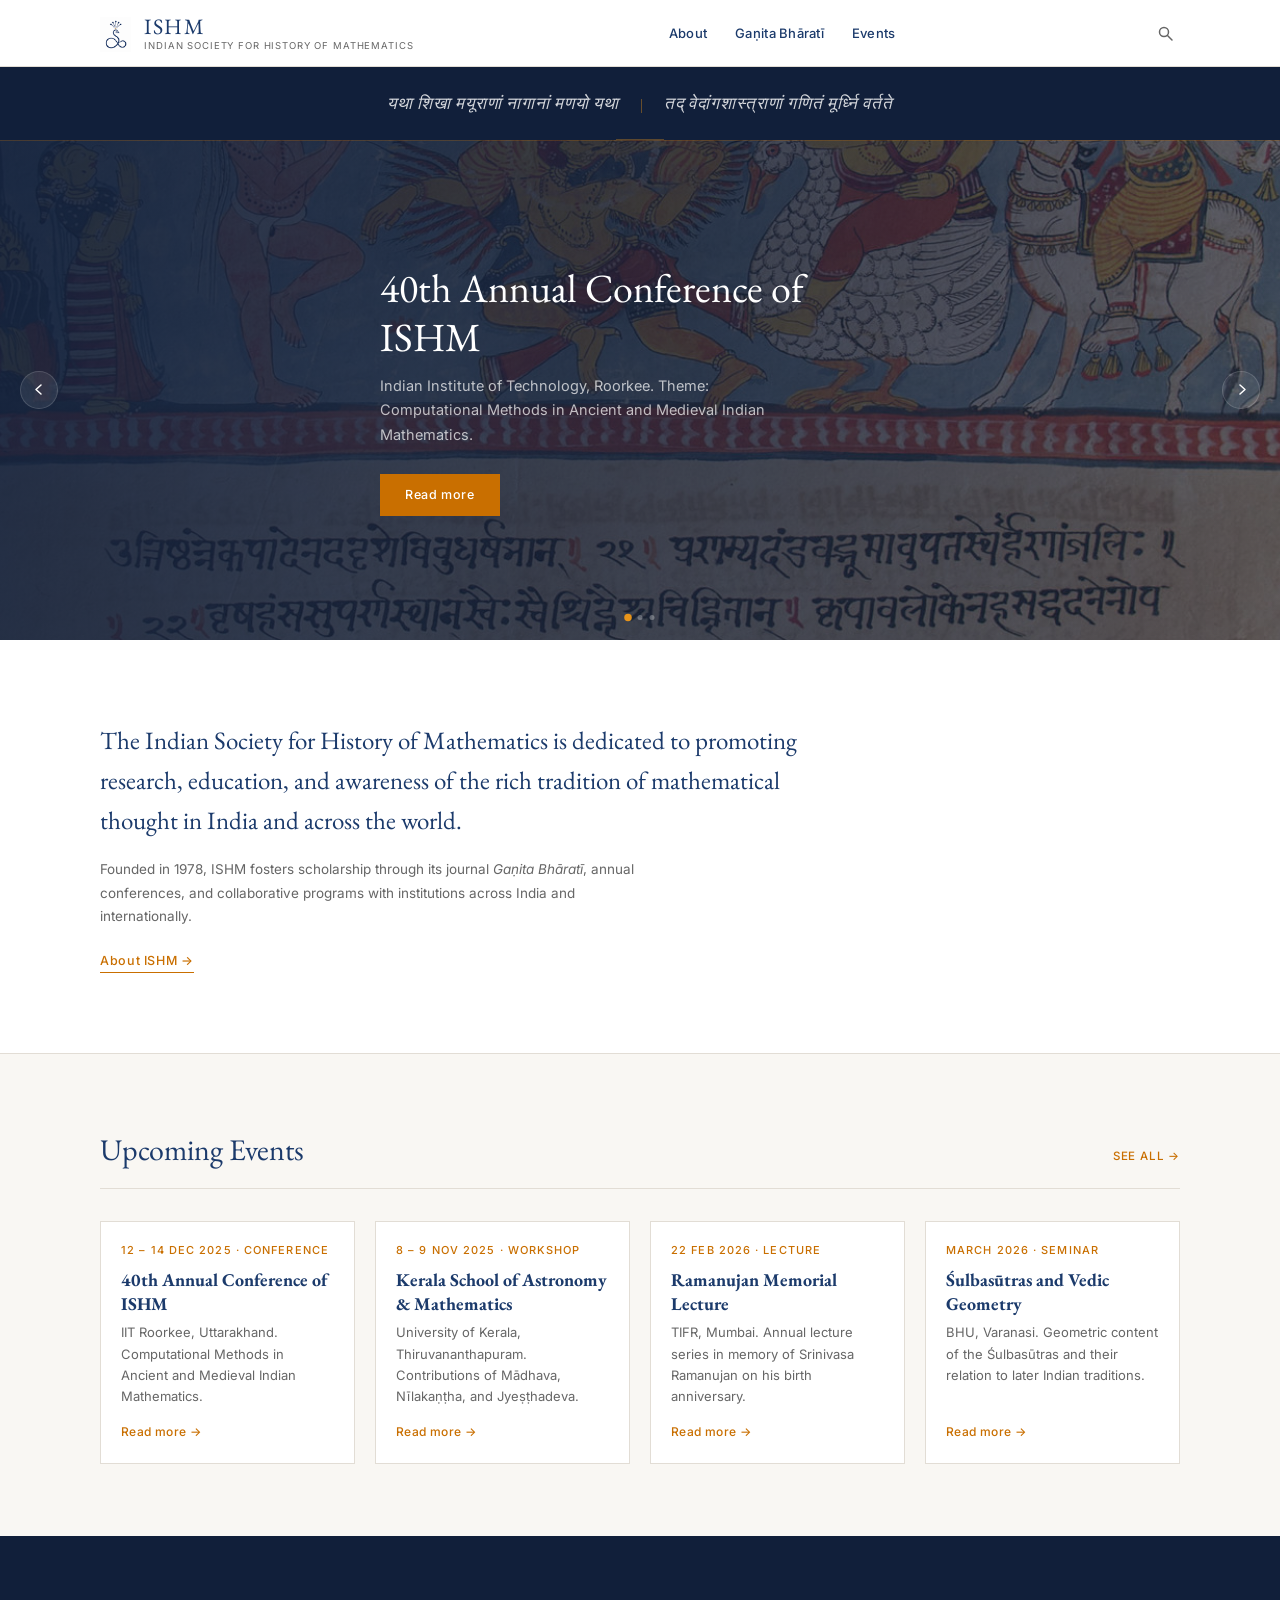
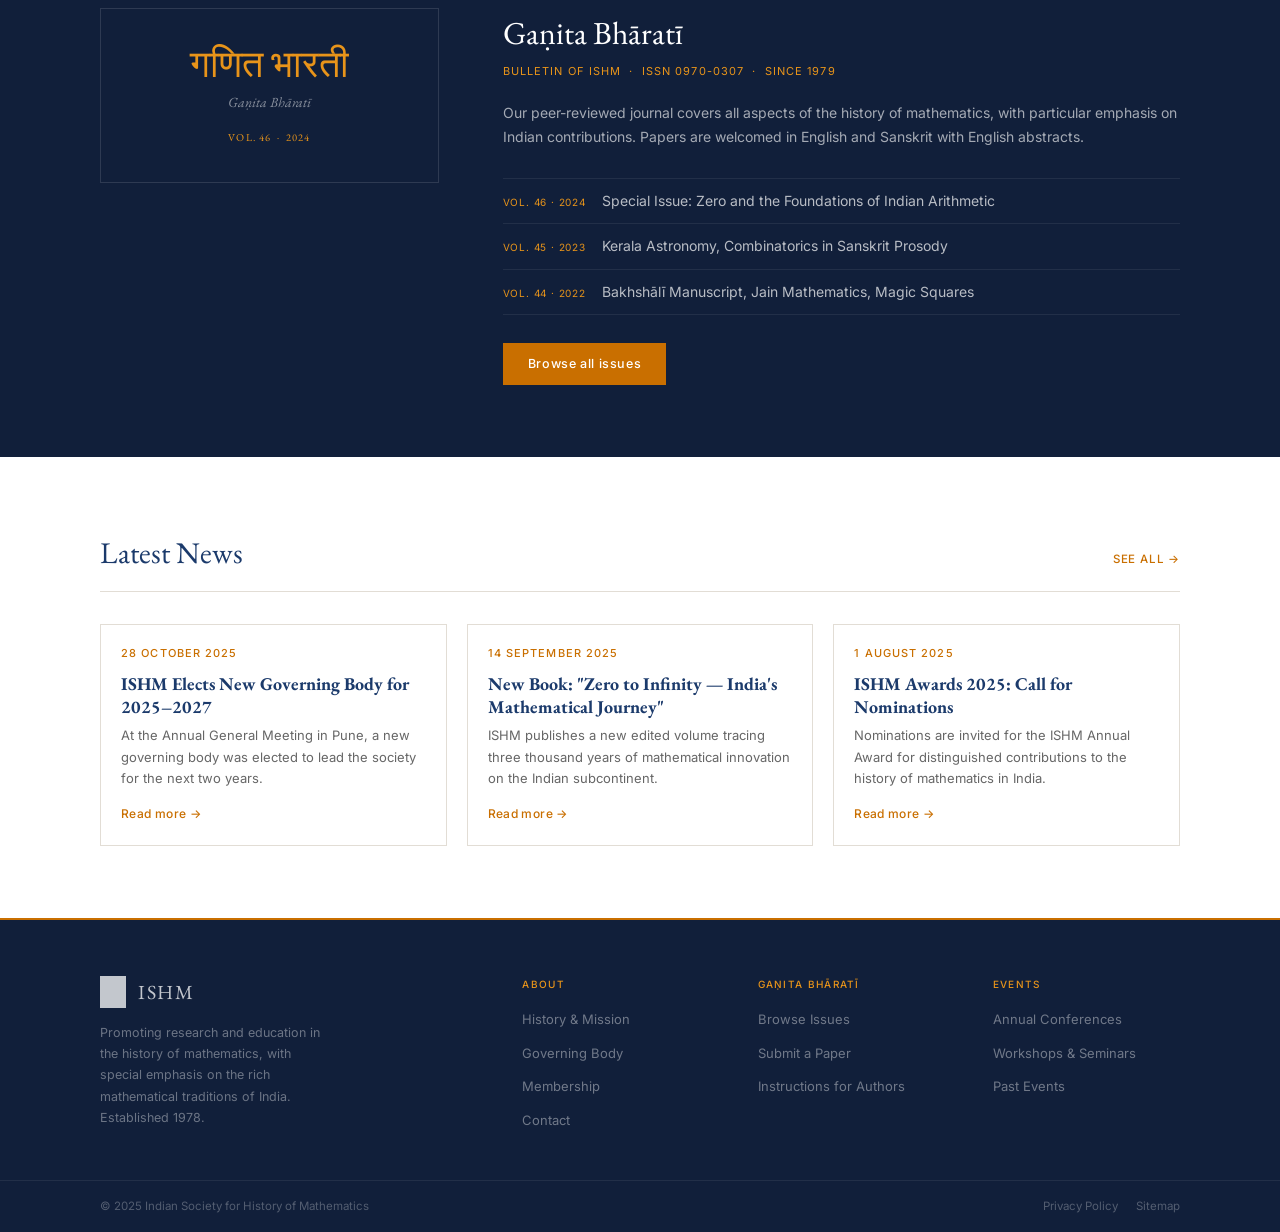
==== index.html @ 2af7abfc "Initial commit of ISHM webpage template" ====
<!DOCTYPE html>
<html lang="en">
<head>
  <meta charset="UTF-8">
  <meta name="viewport" content="width=device-width, initial-scale=1.0">
  <title>ISHM – Indian Society for History of Mathematics</title>
  <link rel="preconnect" href="https://fonts.googleapis.com">
  <link rel="preconnect" href="https://fonts.gstatic.com" crossorigin>
  <link href="https://fonts.googleapis.com/css2?family=EB+Garamond:ital,wght@0,400;0,500;0,600;1,400;1,500&family=Inter:wght@300;400;500&display=swap" rel="stylesheet">
  <style>
    *, *::before, *::after { box-sizing: border-box; margin: 0; padding: 0; }

    :root {
      --navy:    #1B3A6B;
      --navy-dk: #111f3a;
      --gold:    #C96F00;
      --gold-lt: #E8941A;
      --white:   #ffffff;
      --cream:   #F9F7F3;
      --text:    #1a1a1a;
      --muted:   #666666;
      --rule:    #E2DDD5;
    }

    html { scroll-behavior: smooth; }
    body {
      font-family: 'Inter', sans-serif;
      color: var(--text);
      background: var(--white);
      font-size: 16px;
      line-height: 1.6;
    }
    a { color: inherit; text-decoration: none; }
    img { display: block; max-width: 100%; }

    .container {
      max-width: 1160px;
      margin: 0 auto;
      padding: 0 40px;
    }

    /* ══ HEADER ══ */
    header {
      background: var(--white);
      border-bottom: 1px solid var(--rule);
      position: sticky;
      top: 0;
      z-index: 100;
    }

    header .container {
      display: flex;
      align-items: center;
      justify-content: space-between;
      height: 66px;
    }

    .site-logo {
      display: flex;
      align-items: center;
      gap: 13px;
    }

    .site-logo img {
      height: 38px;
      width: auto;
    }

    .logo-label {
      display: flex;
      flex-direction: column;
      line-height: 1;
    }

    .logo-label .abbr {
      font-family: 'EB Garamond', serif;
      font-size: 22px;
      color: var(--navy);
      letter-spacing: 0.07em;
    }

    .logo-label .full {
      font-size: 9.5px;
      letter-spacing: 0.09em;
      text-transform: uppercase;
      color: var(--muted);
      margin-top: 3px;
    }

    /* nav */
    .main-nav ul { list-style: none; display: flex; }
    .main-nav > ul > li { position: relative; }

    .main-nav > ul > li > a {
      display: block;
      color: var(--navy);
      font-size: 13px;
      font-weight: 500;
      letter-spacing: 0.02em;
      padding: 8px 14px;
      transition: color 0.15s;
    }

    .main-nav > ul > li > a:hover,
    .main-nav > ul > li:hover > a { color: var(--gold); }

    .dropdown {
      position: absolute;
      top: calc(100% + 1px);
      left: 0;
      background: var(--white);
      border: 1px solid var(--rule);
      border-top: 2px solid var(--gold);
      min-width: 200px;
      opacity: 0;
      pointer-events: none;
      transform: translateY(4px);
      transition: opacity 0.16s, transform 0.16s;
      box-shadow: 0 8px 24px rgba(0,0,0,0.07);
    }

    .main-nav > ul > li:hover .dropdown {
      opacity: 1;
      pointer-events: auto;
      transform: translateY(0);
    }

    .dropdown li a {
      display: block;
      color: var(--muted);
      font-size: 13px;
      padding: 9px 16px;
      border-bottom: 1px solid var(--rule);
      transition: color 0.12s, background 0.12s;
    }

    .dropdown li:last-child a { border-bottom: none; }
    .dropdown li a:hover { color: var(--navy); background: var(--cream); }

    .header-search {
      background: none;
      border: none;
      cursor: pointer;
      color: var(--muted);
      padding: 6px;
      display: flex;
      align-items: center;
      transition: color 0.15s;
    }
    .header-search:hover { color: var(--navy); }

    /* ══ VERSE STRIP ══
       Sits between the white header and the hero. Same dark tone as the
       hero's overlay so the two read as one unified block — the verse
       floats serenely above the moving imagery. */
    .verse-strip {
      background: var(--navy-dk);
      padding: 22px 40px;
      text-align: center;
      position: relative;
    }

    .verse-strip::after {
      content: '';
      position: absolute;
      bottom: 0;
      left: 50%;
      transform: translateX(-50%);
      width: 48px;
      height: 1px;
      background: rgba(232,148,26,0.35);
    }

    .verse-strip-text {
      font-family: 'EB Garamond', serif;
      font-size: 17px;
      font-style: italic;
      color: rgba(255,255,255,0.82);
      letter-spacing: 0.06em;
      line-height: 1.7;
    }

    .verse-strip-text .half { display: inline; }
    .verse-strip-text .sep {
      display: inline-block;
      width: 1px;
      height: 14px;
      background: rgba(232,148,26,0.4);
      vertical-align: middle;
      margin: 0 18px;
    }

    .verse-strip-attr {
      display: inline-block;
      margin-left: 20px;
      font-size: 10px;
      letter-spacing: 0.14em;
      text-transform: uppercase;
      color: var(--gold-lt);
      vertical-align: middle;
      font-style: normal;
      font-family: 'Inter', sans-serif;
    }

    /* ══ HERO ══ */
    .hero {
      position: relative;
      height: 500px;
      overflow: hidden;
      background: var(--navy-dk);
    }

    /* thin gold seam between verse strip and hero */
    .hero::before {
      content: '';
      position: absolute;
      top: 0; left: 0; right: 0;
      height: 1px;
      background: rgba(201,111,0,0.25);
      z-index: 5;
    }

    .slide {
      position: absolute;
      inset: 0;
      opacity: 0;
      transition: opacity 0.9s ease;
    }

    .slide.active { opacity: 1; }

    .slide-bg {
      position: absolute;
      inset: 0;
      background-size: cover;
      background-position: center;
      transition: transform 7s ease;
      opacity: 0.45;
    }

    .slide.active .slide-bg { transform: scale(1.04); }

    .slide-overlay {
      position: absolute;
      inset: 0;
      background: linear-gradient(100deg, rgba(17,31,58,0.82) 0%, rgba(17,31,58,0.4) 60%, transparent 100%);
    }

    .slide-content {
      position: relative;
      z-index: 2;
      height: 100%;
      display: flex;
      align-items: center;
    }

    .slide-content h1 {
      font-family: 'EB Garamond', serif;
      font-size: 40px;
      font-weight: 400;
      color: var(--white);
      line-height: 1.22;
      max-width: 520px;
      margin-bottom: 12px;
    }

    .slide-content p {
      color: rgba(255,255,255,0.7);
      font-size: 14.5px;
      max-width: 420px;
      line-height: 1.7;
      margin-bottom: 26px;
    }

    .btn {
      display: inline-block;
      padding: 10px 24px;
      font-size: 12.5px;
      font-weight: 500;
      letter-spacing: 0.05em;
      border: 1.5px solid transparent;
      transition: background 0.18s, color 0.18s;
      cursor: pointer;
    }

    .btn-gold { background: var(--gold); color: var(--white); border-color: var(--gold); }
    .btn-gold:hover { background: #a85a00; border-color: #a85a00; }

    .carousel-dots {
      position: absolute;
      bottom: 20px;
      left: 50%;
      transform: translateX(-50%);
      display: flex;
      gap: 7px;
      z-index: 10;
    }

    .dot {
      width: 5px; height: 5px;
      border-radius: 50%;
      background: rgba(255,255,255,0.3);
      cursor: pointer;
      border: none;
      transition: background 0.2s, transform 0.2s;
    }

    .dot.active { background: var(--gold-lt); transform: scale(1.5); }

    .carousel-arrow {
      position: absolute;
      top: 50%; transform: translateY(-50%);
      z-index: 10;
      background: rgba(255,255,255,0.08);
      border: 1px solid rgba(255,255,255,0.15);
      color: white;
      width: 38px; height: 38px;
      border-radius: 50%;
      display: flex; align-items: center; justify-content: center;
      cursor: pointer;
      transition: background 0.18s;
    }

    .carousel-arrow:hover { background: rgba(255,255,255,0.18); }
    .carousel-arrow.prev { left: 20px; }
    .carousel-arrow.next { right: 20px; }

    /* ══ INTRO ══ */
    .intro-section {
      padding: 80px 0;
      border-bottom: 1px solid var(--rule);
    }

    .intro-section p.lead {
      font-family: 'EB Garamond', serif;
      font-size: 25px;
      line-height: 1.6;
      color: var(--navy);
      max-width: 740px;
      margin-bottom: 18px;
    }

    .intro-section p.sub {
      font-size: 13.5px;
      color: var(--muted);
      max-width: 540px;
      line-height: 1.75;
    }

    .text-link {
      display: inline-block;
      margin-top: 22px;
      font-size: 12.5px;
      font-weight: 500;
      letter-spacing: 0.05em;
      color: var(--gold);
      border-bottom: 1px solid currentColor;
      padding-bottom: 1px;
      transition: color 0.15s;
    }

    .text-link:hover { color: var(--navy); }

    /* ══ SECTIONS ══ */
    .section { padding: 72px 0; }
    .section.alt { background: var(--cream); }

    .section-head {
      display: flex;
      align-items: baseline;
      justify-content: space-between;
      margin-bottom: 32px;
      border-bottom: 1px solid var(--rule);
      padding-bottom: 14px;
    }

    .section-head h2 {
      font-family: 'EB Garamond', serif;
      font-size: 30px;
      font-weight: 400;
      color: var(--navy);
    }

    .see-all {
      font-size: 11.5px;
      font-weight: 500;
      letter-spacing: 0.07em;
      text-transform: uppercase;
      color: var(--gold);
      flex-shrink: 0;
      margin-left: 20px;
      transition: color 0.15s;
    }

    .see-all:hover { color: var(--navy); }

    /* ══ CARDS ══ */
    .card-grid { display: grid; gap: 20px; }
    .card-grid.col-4 { grid-template-columns: repeat(4, 1fr); }
    .card-grid.col-3 { grid-template-columns: repeat(3, 1fr); }

    .card {
      border: 1px solid var(--rule);
      background: var(--white);
      display: flex;
      flex-direction: column;
      transition: border-color 0.18s;
    }

    .section.alt .card { background: var(--white); }
    .card:hover { border-color: #c5bdb4; }

    .card-body {
      padding: 20px;
      display: flex;
      flex-direction: column;
      flex: 1;
    }

    .card-meta {
      font-size: 11px;
      letter-spacing: 0.1em;
      text-transform: uppercase;
      color: var(--gold);
      font-weight: 500;
      margin-bottom: 9px;
    }

    .card-body h3 {
      font-family: 'EB Garamond', serif;
      font-size: 18px;
      color: var(--navy);
      margin-bottom: 7px;
      line-height: 1.3;
    }

    .card-body p {
      font-size: 13px;
      color: var(--muted);
      line-height: 1.65;
      flex: 1;
    }

    .card-link {
      margin-top: 14px;
      font-size: 12px;
      font-weight: 500;
      color: var(--gold);
      letter-spacing: 0.03em;
      display: inline-flex;
      align-items: center;
      gap: 4px;
      border-bottom: 1px solid transparent;
      padding-bottom: 1px;
      transition: border-color 0.15s;
    }

    .card-link:hover { border-color: var(--gold); }

    /* ══ JOURNAL ══ */
    .journal-strip {
      padding: 72px 0;
      background: var(--navy-dk);
      color: var(--white);
    }

    .journal-layout {
      display: grid;
      grid-template-columns: 1fr 2fr;
      gap: 64px;
      align-items: start;
    }

    .journal-mark {
      border: 1px solid rgba(255,255,255,0.12);
      padding: 36px 28px;
      text-align: center;
      font-family: 'EB Garamond', serif;
    }

    .journal-mark .dev {
      font-size: 38px;
      color: var(--gold-lt);
      margin-bottom: 8px;
      line-height: 1;
    }

    .journal-mark .en {
      font-size: 14px;
      color: rgba(255,255,255,0.5);
      font-style: italic;
      margin-bottom: 16px;
    }

    .journal-mark .vol {
      font-size: 10.5px;
      letter-spacing: 0.1em;
      text-transform: uppercase;
      color: var(--gold-lt);
    }

    .journal-right h2 {
      font-family: 'EB Garamond', serif;
      font-size: 32px;
      font-weight: 400;
      margin-bottom: 4px;
    }

    .journal-right .tag {
      font-size: 11px;
      letter-spacing: 0.1em;
      text-transform: uppercase;
      color: var(--gold-lt);
      margin-bottom: 20px;
    }

    .journal-right p {
      font-size: 14px;
      color: rgba(255,255,255,0.62);
      line-height: 1.75;
      margin-bottom: 28px;
    }

    .issue-list { list-style: none; margin-bottom: 28px; }

    .issue-list li {
      display: flex;
      gap: 16px;
      align-items: baseline;
      padding: 11px 0;
      border-bottom: 1px solid rgba(255,255,255,0.07);
      font-size: 14px;
      color: rgba(255,255,255,0.7);
      transition: color 0.15s;
    }

    .issue-list li:first-child { border-top: 1px solid rgba(255,255,255,0.07); }
    .issue-list li:hover { color: var(--white); }

    .issue-vol {
      font-size: 10px;
      letter-spacing: 0.08em;
      text-transform: uppercase;
      color: var(--gold-lt);
      white-space: nowrap;
      flex-shrink: 0;
    }

    /* ══ FOOTER ══ */
    footer { background: var(--navy-dk); border-top: 2px solid var(--gold); }

    .footer-main {
      padding: 56px 0 40px;
      display: grid;
      grid-template-columns: 2fr 1fr 1fr 1fr;
      gap: 48px;
    }

    .footer-brand {
      display: flex;
      flex-direction: column;
      gap: 14px;
    }

    .footer-brand-logo {
      display: flex;
      align-items: center;
      gap: 12px;
    }

    .footer-brand-logo img {
      height: 32px;
      width: auto;
      filter: brightness(0) invert(1);
      opacity: 0.75;
    }

    .footer-brand-logo .fl-abbr {
      font-family: 'EB Garamond', serif;
      font-size: 20px;
      color: rgba(255,255,255,0.75);
      letter-spacing: 0.07em;
    }

    .footer-brand p {
      font-size: 12.5px;
      color: rgba(255,255,255,0.38);
      line-height: 1.7;
      max-width: 230px;
    }

    .footer-col h4 {
      font-size: 10px;
      font-weight: 500;
      letter-spacing: 0.13em;
      text-transform: uppercase;
      color: var(--gold-lt);
      margin-bottom: 14px;
    }

    .footer-col ul { list-style: none; }
    .footer-col li { margin-bottom: 8px; }

    .footer-col a {
      font-size: 13px;
      color: rgba(255,255,255,0.4);
      transition: color 0.15s;
    }

    .footer-col a:hover { color: rgba(255,255,255,0.8); }

    .footer-bottom {
      border-top: 1px solid rgba(255,255,255,0.07);
      padding: 16px 0;
    }

    .footer-bottom .container {
      display: flex;
      justify-content: space-between;
      align-items: center;
    }

    .footer-bottom p, .footer-bottom a {
      font-size: 11.5px;
      color: rgba(255,255,255,0.28);
      transition: color 0.15s;
    }

    .footer-bottom a:hover { color: rgba(255,255,255,0.55); }
    .footer-bottom-links { display: flex; gap: 18px; }

    /* ══ RESPONSIVE ══ */
    @media (max-width: 960px) {
      .card-grid.col-4 { grid-template-columns: repeat(2, 1fr); }
      .card-grid.col-3 { grid-template-columns: repeat(2, 1fr); }
      .journal-layout { grid-template-columns: 1fr; gap: 36px; }
      .footer-main { grid-template-columns: 1fr 1fr; gap: 32px; }
    }

    @media (max-width: 640px) {
      .main-nav { display: none; }
      .hero { height: 380px; }
      .slide-content h1 { font-size: 28px; }
      .verse-strip-text { font-size: 14px; }
      .verse-strip-text .sep { display: none; }
      .verse-strip-attr { display: block; margin: 6px 0 0; }
      .card-grid.col-4,
      .card-grid.col-3 { grid-template-columns: 1fr; }
      .footer-main { grid-template-columns: 1fr; }
      .container { padding: 0 20px; }
    }
  </style>
</head>
<body>

<!-- ══ HEADER ══ -->
<header>
  <div class="container">
    <a class="site-logo" href="/" aria-label="ISHM home">
      <img src="logo.png" alt="">
      <div class="logo-label">
        <span class="abbr">ISHM</span>
        <span class="full">Indian Society for History of Mathematics</span>
      </div>
    </a>

    <nav class="main-nav" aria-label="Main navigation">
      <ul>
        <li>
          <a href="#">About</a>
          <ul class="dropdown">
            <li><a href="#">History &amp; Mission</a></li>
            <li><a href="#">Governing Body</a></li>
            <li><a href="#">Membership</a></li>
            <li><a href="#">Contact</a></li>
          </ul>
        </li>
        <li>
          <a href="#">Gaṇita Bhāratī</a>
          <ul class="dropdown">
            <li><a href="#">Browse Issues</a></li>
            <li><a href="#">Submit a Paper</a></li>
            <li><a href="#">Instructions for Authors</a></li>
          </ul>
        </li>
        <li>
          <a href="#">Events</a>
          <ul class="dropdown">
            <li><a href="#">Annual Conferences</a></li>
            <li><a href="#">Workshops &amp; Seminars</a></li>
            <li><a href="#">Past Events</a></li>
          </ul>
        </li>

      </ul>
    </nav>

    <button class="header-search" aria-label="Search">
      <svg width="17" height="17" viewBox="0 0 17 17" fill="none">
        <circle cx="7" cy="7" r="4.5" stroke="currentColor" stroke-width="1.5"/>
        <line x1="10.5" y1="10.5" x2="15" y2="15" stroke="currentColor" stroke-width="1.5" stroke-linecap="round"/>
      </svg>
    </button>
  </div>
</header>

<!-- ══ VERSE STRIP ══ -->
<div class="verse-strip" role="note" aria-label="Society motto">
  <span class="verse-strip-text">
    <span class="half">यथा शिखा मयूराणां नागानां मणयो यथा </span>
    <span class="sep"></span>
    <span class="half">तद् वेदांगशास्त्राणां गणितं मूर्ध्नि वर्तते</span>
  </span>
</div>

<!-- ══ HERO ══ -->
<section class="hero" aria-label="Featured announcements">

  <div class="slide active">
    <div class="slide-bg" style="background-image:url('purana.jpg');"></div>
    <div class="slide-overlay"></div>
    <div class="slide-content">
      <div class="container">
        <h1>40th Annual Conference of ISHM</h1>
        <p>Indian Institute of Technology, Roorkee. Theme: Computational Methods in Ancient and Medieval Indian Mathematics.</p>
        <a href="#" class="btn btn-gold">Read more</a>
      </div>
    </div>
  </div>

  <div class="slide">
    <div class="slide-bg" style="background-image:url('lilavati.jpg');"></div>
    <div class="slide-overlay"></div>
    <div class="slide-content">
      <div class="container">
        <h1>Gaṇita Bhāratī — Volume 46 Available</h1>
        <p>The latest issue covers Brahmagupta's cyclic quadrilateral theorem, the Kerala school of mathematics, and Ramanujan's notebooks.</p>
        <a href="#" class="btn btn-gold">Browse journal</a>
      </div>
    </div>
  </div>

  <div class="slide">
    <div class="slide-bg" style="background-image:url('bakshali.jpg'); background-position: center 20%;"></div>
    <div class="slide-overlay"></div>
    <div class="slide-content">
      <div class="container">
        <h1>Call for Papers: Zero and Infinity in Indian Mathematics</h1>
        <p>Submissions invited for a special thematic issue exploring the conceptualisation of zero, infinity, and positional notation.</p>
        <a href="#" class="btn btn-gold">Submit a paper</a>
      </div>
    </div>
  </div>

  <button class="carousel-arrow prev" aria-label="Previous" onclick="changeSlide(-1)">
    <svg width="13" height="13" viewBox="0 0 13 13" fill="none"><path d="M8 2L3 6.5L8 11" stroke="white" stroke-width="1.5" stroke-linecap="round" stroke-linejoin="round"/></svg>
  </button>
  <button class="carousel-arrow next" aria-label="Next" onclick="changeSlide(1)">
    <svg width="13" height="13" viewBox="0 0 13 13" fill="none"><path d="M5 2L10 6.5L5 11" stroke="white" stroke-width="1.5" stroke-linecap="round" stroke-linejoin="round"/></svg>
  </button>

  <div class="carousel-dots">
    <button class="dot active" onclick="goToSlide(0)" aria-label="Slide 1"></button>
    <button class="dot" onclick="goToSlide(1)" aria-label="Slide 2"></button>
    <button class="dot" onclick="goToSlide(2)" aria-label="Slide 3"></button>
  </div>
</section>

<!-- ══ INTRO ══ -->
<section class="intro-section">
  <div class="container">
    <p class="lead">The Indian Society for History of Mathematics is dedicated to promoting research, education, and awareness of the rich tradition of mathematical thought in India and across the world.</p>
    <p class="sub">Founded in 1978, ISHM fosters scholarship through its journal <em>Gaṇita Bhāratī</em>, annual conferences, and collaborative programs with institutions across India and internationally.</p>
    <a href="#" class="text-link">About ISHM &rarr;</a>
  </div>
</section>

<!-- ══ UPCOMING EVENTS ══ -->
<section class="section alt">
  <div class="container">
    <div class="section-head">
      <h2>Upcoming Events</h2>
      <a href="#" class="see-all">See all &rarr;</a>
    </div>

    <div class="card-grid col-4">
      <a class="card" href="#">
        <div class="card-body">
          <div class="card-meta">12 – 14 Dec 2025 · Conference</div>
          <h3>40th Annual Conference of ISHM</h3>
          <p>IIT Roorkee, Uttarakhand. Computational Methods in Ancient and Medieval Indian Mathematics.</p>
          <span class="card-link">Read more &rarr;</span>
        </div>
      </a>
      <a class="card" href="#">
        <div class="card-body">
          <div class="card-meta">8 – 9 Nov 2025 · Workshop</div>
          <h3>Kerala School of Astronomy &amp; Mathematics</h3>
          <p>University of Kerala, Thiruvananthapuram. Contributions of Mādhava, Nīlakaṇṭha, and Jyeṣṭhadeva.</p>
          <span class="card-link">Read more &rarr;</span>
        </div>
      </a>
      <a class="card" href="#">
        <div class="card-body">
          <div class="card-meta">22 Feb 2026 · Lecture</div>
          <h3>Ramanujan Memorial Lecture</h3>
          <p>TIFR, Mumbai. Annual lecture series in memory of Srinivasa Ramanujan on his birth anniversary.</p>
          <span class="card-link">Read more &rarr;</span>
        </div>
      </a>
      <a class="card" href="#">
        <div class="card-body">
          <div class="card-meta">March 2026 · Seminar</div>
          <h3>Śulbasūtras and Vedic Geometry</h3>
          <p>BHU, Varanasi. Geometric content of the Śulbasūtras and their relation to later Indian traditions.</p>
          <span class="card-link">Read more &rarr;</span>
        </div>
      </a>
    </div>
  </div>
</section>

<!-- ══ JOURNAL ══ -->
<section class="journal-strip">
  <div class="container">
    <div class="journal-layout">
      <div class="journal-mark">
        <div class="dev">गणित भारती</div>
        <div class="en">Gaṇita Bhāratī</div>
        <div class="vol">Vol. 46 &nbsp;·&nbsp; 2024</div>
      </div>
      <div class="journal-right">
        <h2>Gaṇita Bhāratī</h2>
        <div class="tag">Bulletin of ISHM &nbsp;·&nbsp; ISSN 0970-0307 &nbsp;·&nbsp; Since 1979</div>
        <p>Our peer-reviewed journal covers all aspects of the history of mathematics, with particular emphasis on Indian contributions. Papers are welcomed in English and Sanskrit with English abstracts.</p>
        <ul class="issue-list">
          <li>
            <span class="issue-vol">Vol. 46 · 2024</span>
            <span>Special Issue: Zero and the Foundations of Indian Arithmetic</span>
          </li>
          <li>
            <span class="issue-vol">Vol. 45 · 2023</span>
            <span>Kerala Astronomy, Combinatorics in Sanskrit Prosody</span>
          </li>
          <li>
            <span class="issue-vol">Vol. 44 · 2022</span>
            <span>Bakhshālī Manuscript, Jain Mathematics, Magic Squares</span>
          </li>
        </ul>
        <a href="#" class="btn btn-gold">Browse all issues</a>
      </div>
    </div>
  </div>
</section>

<!-- ══ NEWS ══ -->
<section class="section">
  <div class="container">
    <div class="section-head">
      <h2>Latest News</h2>
      <a href="#" class="see-all">See all &rarr;</a>
    </div>

    <div class="card-grid col-3">
      <a class="card" href="#">
        <div class="card-body">
          <div class="card-meta">28 October 2025</div>
          <h3>ISHM Elects New Governing Body for 2025–2027</h3>
          <p>At the Annual General Meeting in Pune, a new governing body was elected to lead the society for the next two years.</p>
          <span class="card-link">Read more &rarr;</span>
        </div>
      </a>
      <a class="card" href="#">
        <div class="card-body">
          <div class="card-meta">14 September 2025</div>
          <h3>New Book: "Zero to Infinity — India's Mathematical Journey"</h3>
          <p>ISHM publishes a new edited volume tracing three thousand years of mathematical innovation on the Indian subcontinent.</p>
          <span class="card-link">Read more &rarr;</span>
        </div>
      </a>
      <a class="card" href="#">
        <div class="card-body">
          <div class="card-meta">1 August 2025</div>
          <h3>ISHM Awards 2025: Call for Nominations</h3>
          <p>Nominations are invited for the ISHM Annual Award for distinguished contributions to the history of mathematics in India.</p>
          <span class="card-link">Read more &rarr;</span>
        </div>
      </a>
    </div>
  </div>
</section>

<!-- ══ FOOTER ══ -->
<footer>
  <div class="container">
    <div class="footer-main">
      <div class="footer-brand">
        <div class="footer-brand-logo">
          <img src="logo.png" alt="">
          <span class="fl-abbr">ISHM</span>
        </div>
        <p>Promoting research and education in the history of mathematics, with special emphasis on the rich mathematical traditions of India. Established 1978.</p>
      </div>

      <div class="footer-col">
        <h4>About</h4>
        <ul>
          <li><a href="#">History &amp; Mission</a></li>
          <li><a href="#">Governing Body</a></li>
          <li><a href="#">Membership</a></li>
          <li><a href="#">Contact</a></li>
        </ul>
      </div>

      <div class="footer-col">
        <h4>Gaṇita Bhāratī</h4>
        <ul>
          <li><a href="#">Browse Issues</a></li>
          <li><a href="#">Submit a Paper</a></li>
          <li><a href="#">Instructions for Authors</a></li>
        </ul>
      </div>

      <div class="footer-col">
        <h4>Events</h4>
        <ul>
          <li><a href="#">Annual Conferences</a></li>
          <li><a href="#">Workshops &amp; Seminars</a></li>
          <li><a href="#">Past Events</a></li>
        </ul>
      </div>
    </div>
  </div>

  <div class="footer-bottom">
    <div class="container">
      <p>&copy; 2025 Indian Society for History of Mathematics</p>
      <div class="footer-bottom-links">
        <a href="#">Privacy Policy</a>
        <a href="#">Sitemap</a>
      </div>
    </div>
  </div>
</footer>

<script>
  let current = 0;
  const slides = document.querySelectorAll('.slide');
  const dots   = document.querySelectorAll('.dot');
  let timer;

  function goToSlide(n) {
    slides[current].classList.remove('active');
    dots[current].classList.remove('active');
    current = (n + slides.length) % slides.length;
    slides[current].classList.add('active');
    dots[current].classList.add('active');
    resetTimer();
  }

  function changeSlide(dir) { goToSlide(current + dir); }

  function resetTimer() {
    clearInterval(timer);
    timer = setInterval(() => changeSlide(1), 5500);
  }

  resetTimer();
</script>
</body>
</html>
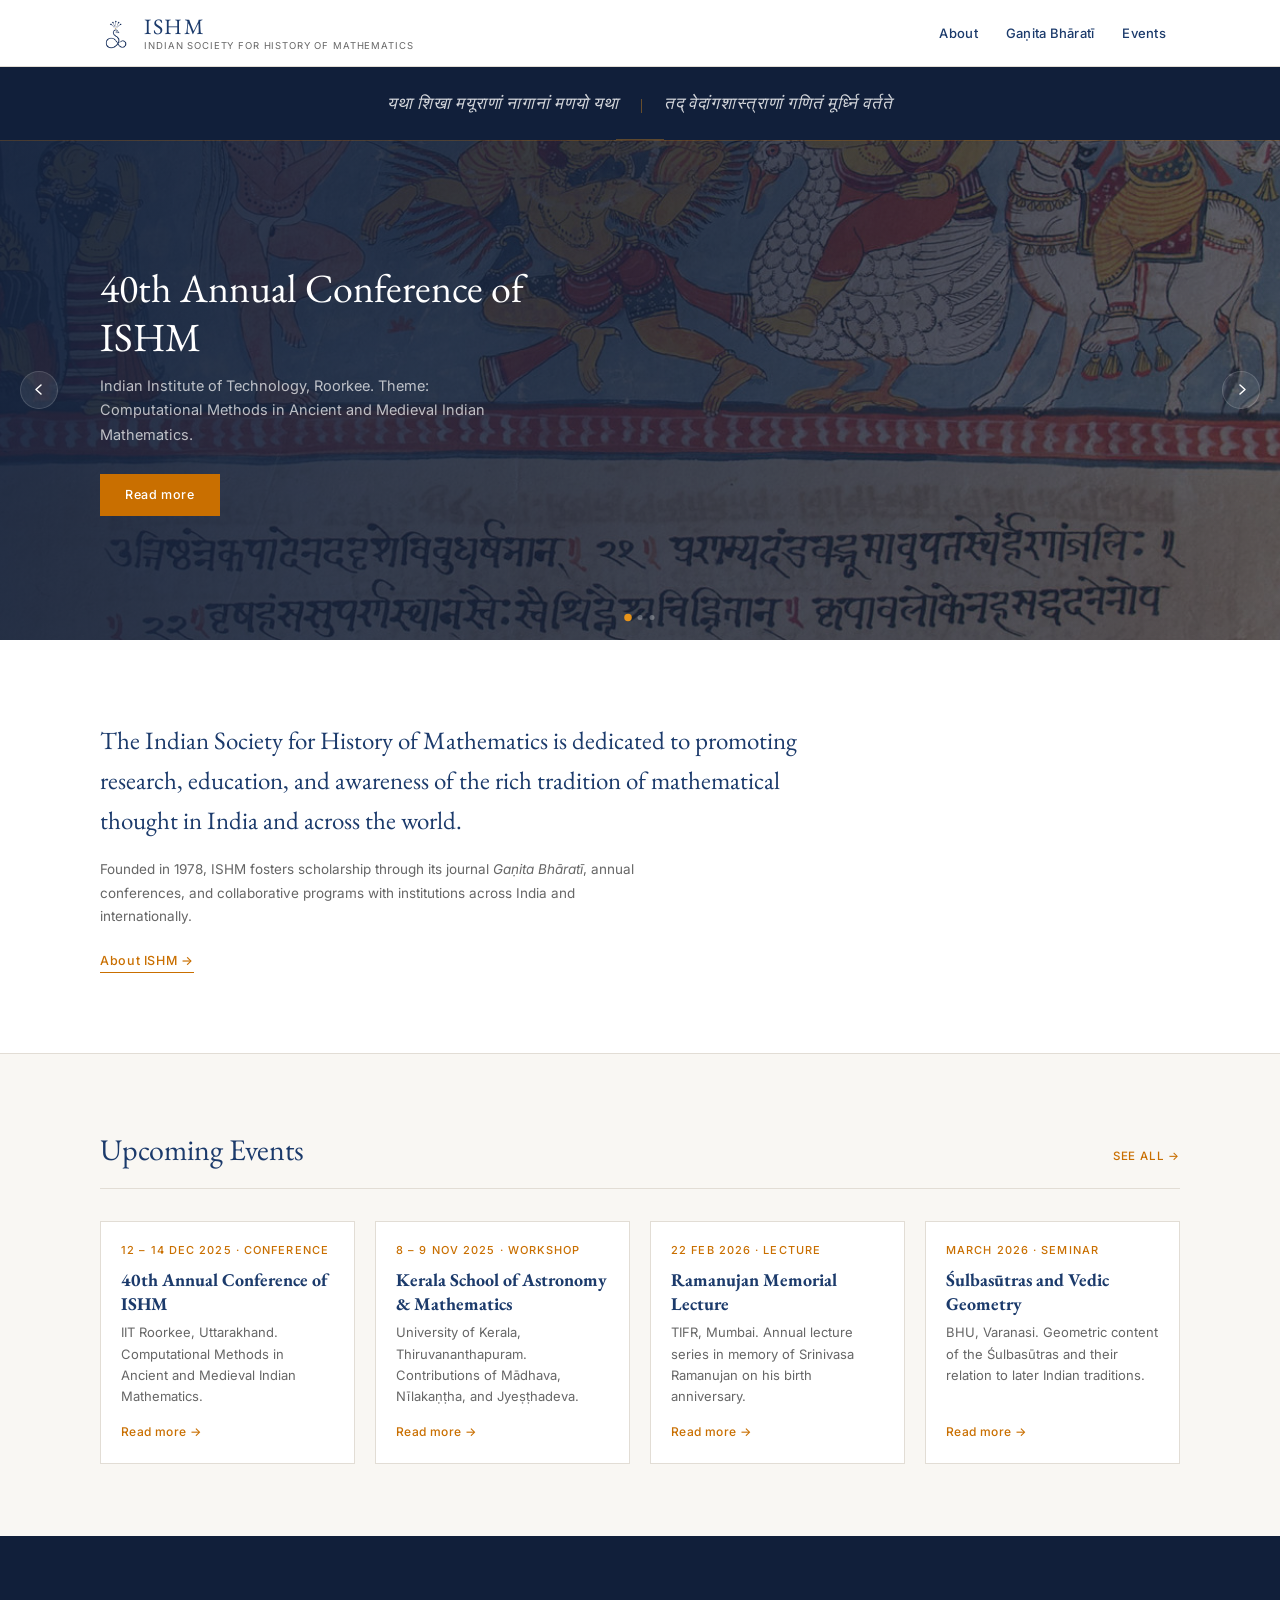
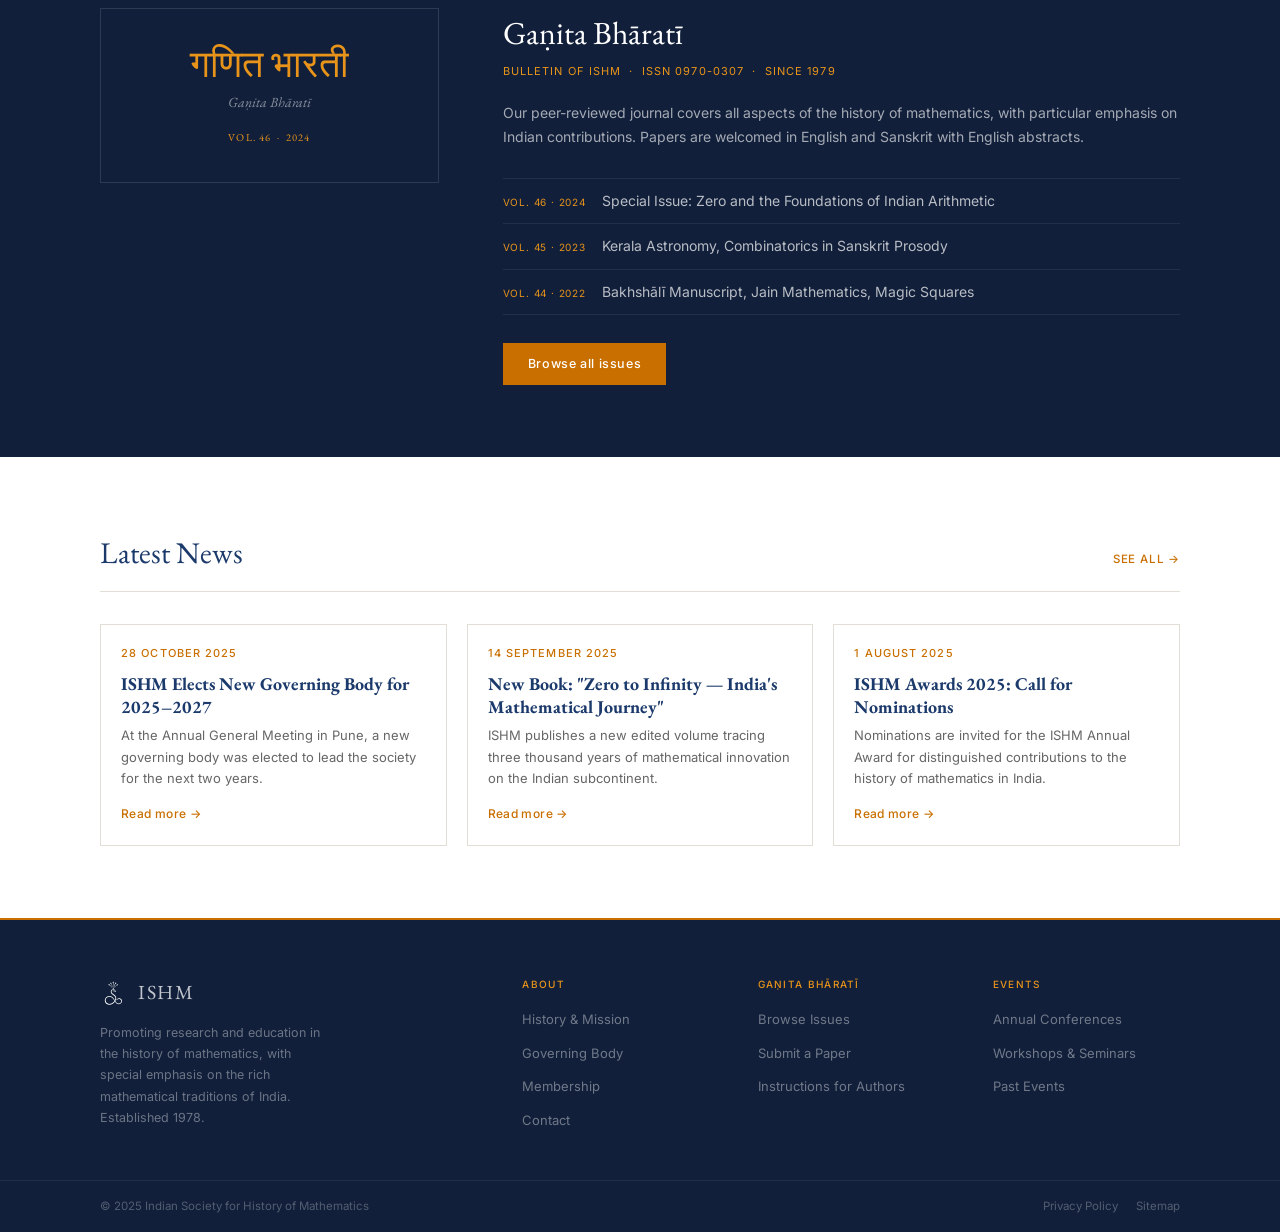
==== commit a66444c7: "minor fixes" ====
--- a/index.html
+++ b/index.html
@@ -52,7 +52,9 @@
       display: flex;
       align-items: center;
       justify-content: space-between;
-      height: 66px;
+      min-height: 66px;
+      padding-top: 8px;
+      padding-bottom: 8px;
     }
 
     .site-logo {
@@ -88,7 +90,13 @@
     }
 
     /* nav */
+    .main-nav {
+      margin-left: auto;
+      display: flex;
+      justify-content: flex-end;
+    }
     .main-nav ul { list-style: none; display: flex; }
+    .main-nav > ul { align-items: center; }
     .main-nav > ul > li { position: relative; }
 
     .main-nav > ul > li > a {
@@ -107,7 +115,11 @@
     .dropdown {
       position: absolute;
       top: calc(100% + 1px);
-      left: 0;
+      left: auto;
+      right: 0;
+      display: flex;
+      flex-direction: column;
+      align-items: stretch;
       background: var(--white);
       border: 1px solid var(--rule);
       border-top: 2px solid var(--gold);
@@ -125,6 +137,8 @@
       transform: translateY(0);
     }
 
+    .dropdown li { display: block; }
+
     .dropdown li a {
       display: block;
       color: var(--muted);
@@ -136,18 +150,6 @@
 
     .dropdown li:last-child a { border-bottom: none; }
     .dropdown li a:hover { color: var(--navy); background: var(--cream); }
-
-    .header-search {
-      background: none;
-      border: none;
-      cursor: pointer;
-      color: var(--muted);
-      padding: 6px;
-      display: flex;
-      align-items: center;
-      transition: color 0.15s;
-    }
-    .header-search:hover { color: var(--navy); }
 
     /* ══ VERSE STRIP ══
        Sits between the white header and the hero. Same dark tone as the
@@ -252,6 +254,10 @@
       height: 100%;
       display: flex;
       align-items: center;
+    }
+
+    .slide-content .container {
+      width: 100%;
     }
 
     .slide-content h1 {
@@ -571,8 +577,8 @@
     .footer-brand-logo img {
       height: 32px;
       width: auto;
-      filter: brightness(0) invert(1);
-      opacity: 0.75;
+      /* filter: brightness(0) invert(1); */
+      /* opacity: 0.75; */
     }
 
     .footer-brand-logo .fl-abbr {
@@ -695,12 +701,6 @@
       </ul>
     </nav>
 
-    <button class="header-search" aria-label="Search">
-      <svg width="17" height="17" viewBox="0 0 17 17" fill="none">
-        <circle cx="7" cy="7" r="4.5" stroke="currentColor" stroke-width="1.5"/>
-        <line x1="10.5" y1="10.5" x2="15" y2="15" stroke="currentColor" stroke-width="1.5" stroke-linecap="round"/>
-      </svg>
-    </button>
   </div>
 </header>
 
@@ -896,7 +896,7 @@
     <div class="footer-main">
       <div class="footer-brand">
         <div class="footer-brand-logo">
-          <img src="logo.png" alt="">
+          <img src="logo-traced.svg" alt="ISHM logo">
           <span class="fl-abbr">ISHM</span>
         </div>
         <p>Promoting research and education in the history of mathematics, with special emphasis on the rich mathematical traditions of India. Established 1978.</p>
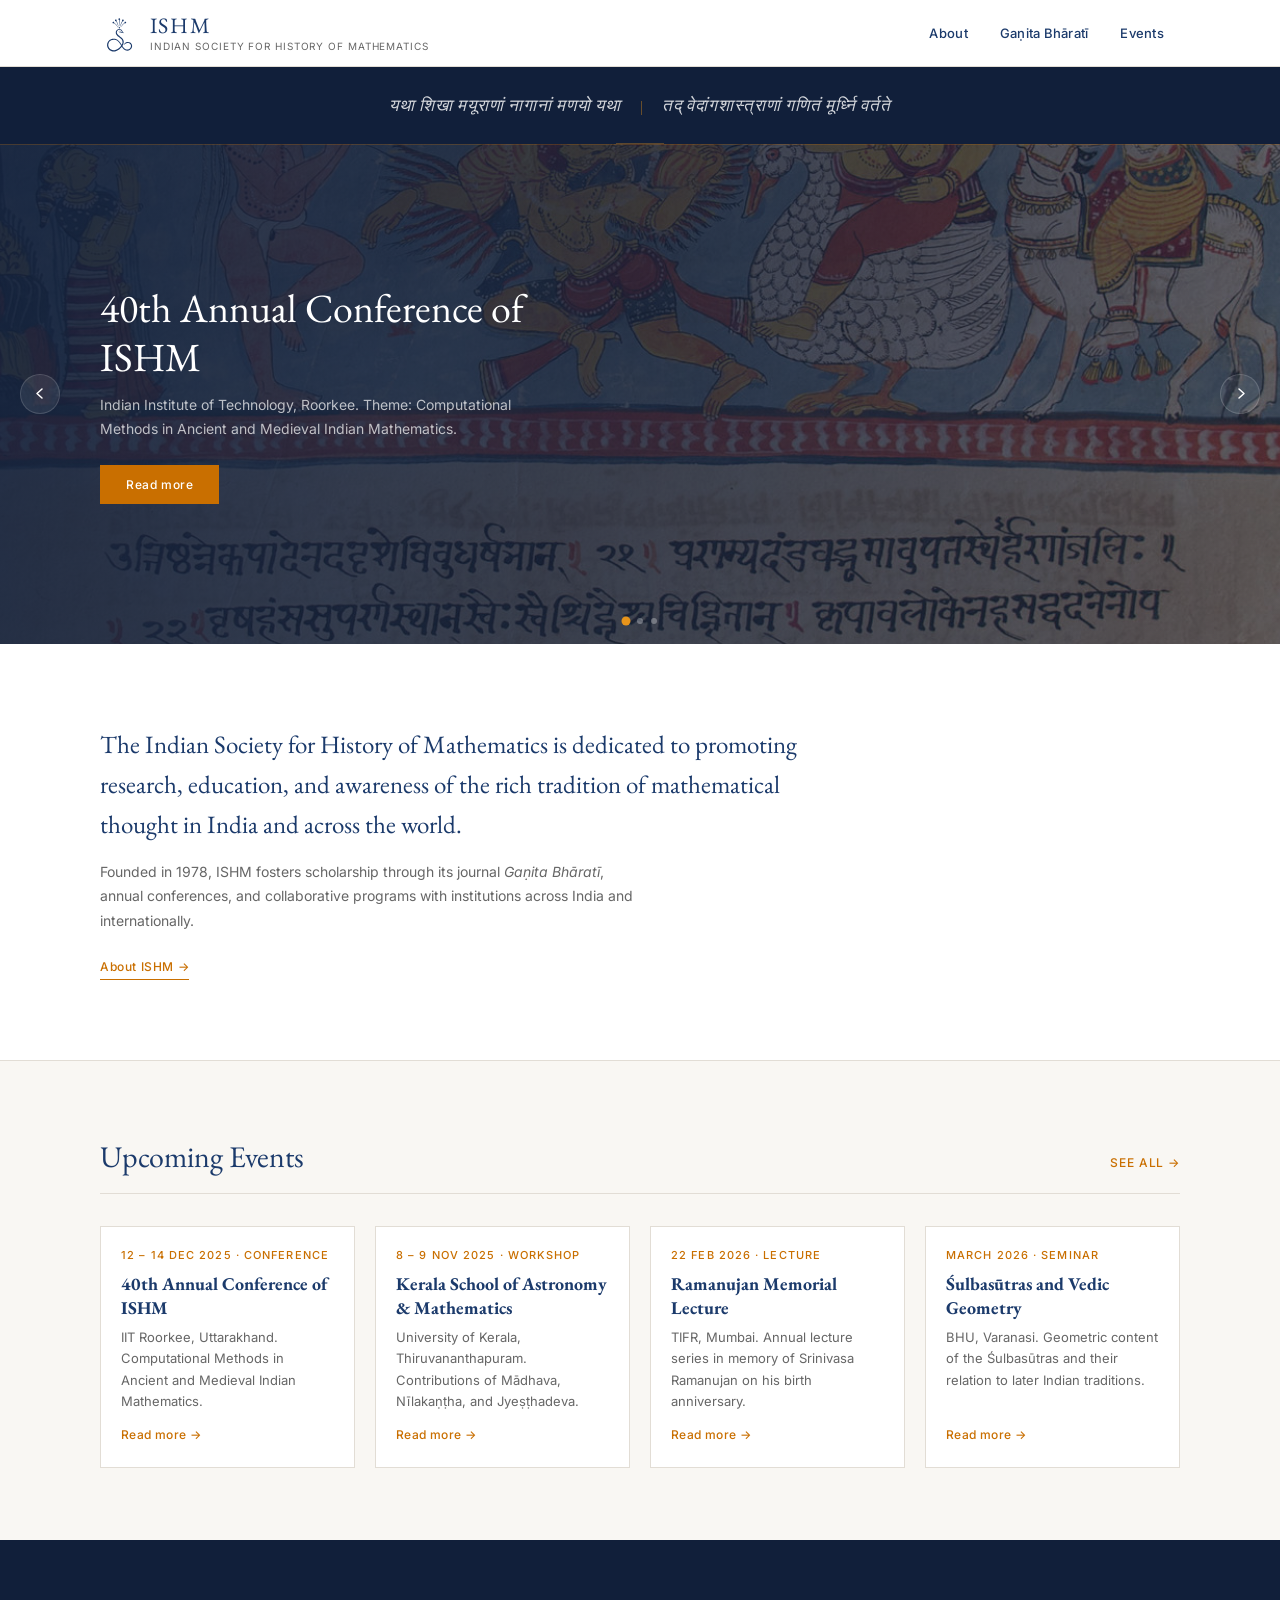
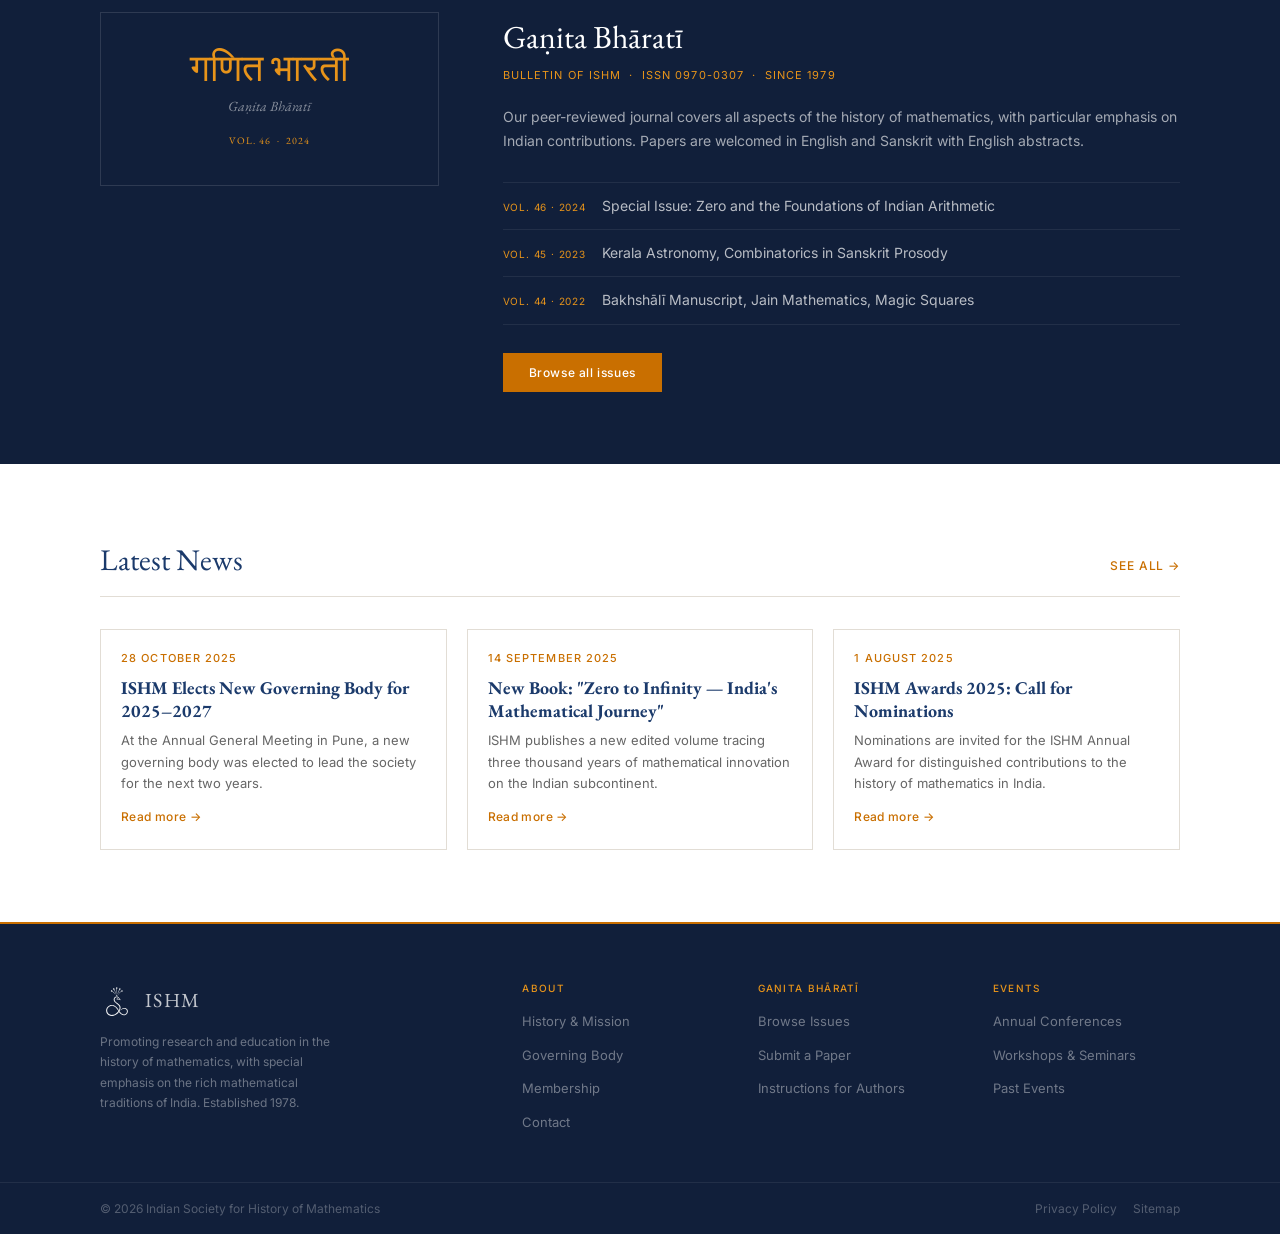
==== commit be35e8a2: "refactor codebase" ====
--- a/index.html
+++ b/index.html
@@ -7,704 +7,12 @@
   <link rel="preconnect" href="https://fonts.googleapis.com">
   <link rel="preconnect" href="https://fonts.gstatic.com" crossorigin>
   <link href="https://fonts.googleapis.com/css2?family=EB+Garamond:ital,wght@0,400;0,500;0,600;1,400;1,500&family=Inter:wght@300;400;500&display=swap" rel="stylesheet">
-  <style>
-    *, *::before, *::after { box-sizing: border-box; margin: 0; padding: 0; }
-
-    :root {
-      --navy:    #1B3A6B;
-      --navy-dk: #111f3a;
-      --gold:    #C96F00;
-      --gold-lt: #E8941A;
-      --white:   #ffffff;
-      --cream:   #F9F7F3;
-      --text:    #1a1a1a;
-      --muted:   #666666;
-      --rule:    #E2DDD5;
-    }
-
-    html { scroll-behavior: smooth; }
-    body {
-      font-family: 'Inter', sans-serif;
-      color: var(--text);
-      background: var(--white);
-      font-size: 16px;
-      line-height: 1.6;
-    }
-    a { color: inherit; text-decoration: none; }
-    img { display: block; max-width: 100%; }
-
-    .container {
-      max-width: 1160px;
-      margin: 0 auto;
-      padding: 0 40px;
-    }
-
-    /* ══ HEADER ══ */
-    header {
-      background: var(--white);
-      border-bottom: 1px solid var(--rule);
-      position: sticky;
-      top: 0;
-      z-index: 100;
-    }
-
-    header .container {
-      display: flex;
-      align-items: center;
-      justify-content: space-between;
-      min-height: 66px;
-      padding-top: 8px;
-      padding-bottom: 8px;
-    }
-
-    .site-logo {
-      display: flex;
-      align-items: center;
-      gap: 13px;
-    }
-
-    .site-logo img {
-      height: 38px;
-      width: auto;
-    }
-
-    .logo-label {
-      display: flex;
-      flex-direction: column;
-      line-height: 1;
-    }
-
-    .logo-label .abbr {
-      font-family: 'EB Garamond', serif;
-      font-size: 22px;
-      color: var(--navy);
-      letter-spacing: 0.07em;
-    }
-
-    .logo-label .full {
-      font-size: 9.5px;
-      letter-spacing: 0.09em;
-      text-transform: uppercase;
-      color: var(--muted);
-      margin-top: 3px;
-    }
-
-    /* nav */
-    .main-nav {
-      margin-left: auto;
-      display: flex;
-      justify-content: flex-end;
-    }
-    .main-nav ul { list-style: none; display: flex; }
-    .main-nav > ul { align-items: center; }
-    .main-nav > ul > li { position: relative; }
-
-    .main-nav > ul > li > a {
-      display: block;
-      color: var(--navy);
-      font-size: 13px;
-      font-weight: 500;
-      letter-spacing: 0.02em;
-      padding: 8px 14px;
-      transition: color 0.15s;
-    }
-
-    .main-nav > ul > li > a:hover,
-    .main-nav > ul > li:hover > a { color: var(--gold); }
-
-    .dropdown {
-      position: absolute;
-      top: calc(100% + 1px);
-      left: auto;
-      right: 0;
-      display: flex;
-      flex-direction: column;
-      align-items: stretch;
-      background: var(--white);
-      border: 1px solid var(--rule);
-      border-top: 2px solid var(--gold);
-      min-width: 200px;
-      opacity: 0;
-      pointer-events: none;
-      transform: translateY(4px);
-      transition: opacity 0.16s, transform 0.16s;
-      box-shadow: 0 8px 24px rgba(0,0,0,0.07);
-    }
-
-    .main-nav > ul > li:hover .dropdown {
-      opacity: 1;
-      pointer-events: auto;
-      transform: translateY(0);
-    }
-
-    .dropdown li { display: block; }
-
-    .dropdown li a {
-      display: block;
-      color: var(--muted);
-      font-size: 13px;
-      padding: 9px 16px;
-      border-bottom: 1px solid var(--rule);
-      transition: color 0.12s, background 0.12s;
-    }
-
-    .dropdown li:last-child a { border-bottom: none; }
-    .dropdown li a:hover { color: var(--navy); background: var(--cream); }
-
-    /* ══ VERSE STRIP ══
-       Sits between the white header and the hero. Same dark tone as the
-       hero's overlay so the two read as one unified block — the verse
-       floats serenely above the moving imagery. */
-    .verse-strip {
-      background: var(--navy-dk);
-      padding: 22px 40px;
-      text-align: center;
-      position: relative;
-    }
-
-    .verse-strip::after {
-      content: '';
-      position: absolute;
-      bottom: 0;
-      left: 50%;
-      transform: translateX(-50%);
-      width: 48px;
-      height: 1px;
-      background: rgba(232,148,26,0.35);
-    }
-
-    .verse-strip-text {
-      font-family: 'EB Garamond', serif;
-      font-size: 17px;
-      font-style: italic;
-      color: rgba(255,255,255,0.82);
-      letter-spacing: 0.06em;
-      line-height: 1.7;
-    }
-
-    .verse-strip-text .half { display: inline; }
-    .verse-strip-text .sep {
-      display: inline-block;
-      width: 1px;
-      height: 14px;
-      background: rgba(232,148,26,0.4);
-      vertical-align: middle;
-      margin: 0 18px;
-    }
-
-    .verse-strip-attr {
-      display: inline-block;
-      margin-left: 20px;
-      font-size: 10px;
-      letter-spacing: 0.14em;
-      text-transform: uppercase;
-      color: var(--gold-lt);
-      vertical-align: middle;
-      font-style: normal;
-      font-family: 'Inter', sans-serif;
-    }
-
-    /* ══ HERO ══ */
-    .hero {
-      position: relative;
-      height: 500px;
-      overflow: hidden;
-      background: var(--navy-dk);
-    }
-
-    /* thin gold seam between verse strip and hero */
-    .hero::before {
-      content: '';
-      position: absolute;
-      top: 0; left: 0; right: 0;
-      height: 1px;
-      background: rgba(201,111,0,0.25);
-      z-index: 5;
-    }
-
-    .slide {
-      position: absolute;
-      inset: 0;
-      opacity: 0;
-      transition: opacity 0.9s ease;
-    }
-
-    .slide.active { opacity: 1; }
-
-    .slide-bg {
-      position: absolute;
-      inset: 0;
-      background-size: cover;
-      background-position: center;
-      transition: transform 7s ease;
-      opacity: 0.45;
-    }
-
-    .slide.active .slide-bg { transform: scale(1.04); }
-
-    .slide-overlay {
-      position: absolute;
-      inset: 0;
-      background: linear-gradient(100deg, rgba(17,31,58,0.82) 0%, rgba(17,31,58,0.4) 60%, transparent 100%);
-    }
-
-    .slide-content {
-      position: relative;
-      z-index: 2;
-      height: 100%;
-      display: flex;
-      align-items: center;
-    }
-
-    .slide-content .container {
-      width: 100%;
-    }
-
-    .slide-content h1 {
-      font-family: 'EB Garamond', serif;
-      font-size: 40px;
-      font-weight: 400;
-      color: var(--white);
-      line-height: 1.22;
-      max-width: 520px;
-      margin-bottom: 12px;
-    }
-
-    .slide-content p {
-      color: rgba(255,255,255,0.7);
-      font-size: 14.5px;
-      max-width: 420px;
-      line-height: 1.7;
-      margin-bottom: 26px;
-    }
-
-    .btn {
-      display: inline-block;
-      padding: 10px 24px;
-      font-size: 12.5px;
-      font-weight: 500;
-      letter-spacing: 0.05em;
-      border: 1.5px solid transparent;
-      transition: background 0.18s, color 0.18s;
-      cursor: pointer;
-    }
-
-    .btn-gold { background: var(--gold); color: var(--white); border-color: var(--gold); }
-    .btn-gold:hover { background: #a85a00; border-color: #a85a00; }
-
-    .carousel-dots {
-      position: absolute;
-      bottom: 20px;
-      left: 50%;
-      transform: translateX(-50%);
-      display: flex;
-      gap: 7px;
-      z-index: 10;
-    }
-
-    .dot {
-      width: 5px; height: 5px;
-      border-radius: 50%;
-      background: rgba(255,255,255,0.3);
-      cursor: pointer;
-      border: none;
-      transition: background 0.2s, transform 0.2s;
-    }
-
-    .dot.active { background: var(--gold-lt); transform: scale(1.5); }
-
-    .carousel-arrow {
-      position: absolute;
-      top: 50%; transform: translateY(-50%);
-      z-index: 10;
-      background: rgba(255,255,255,0.08);
-      border: 1px solid rgba(255,255,255,0.15);
-      color: white;
-      width: 38px; height: 38px;
-      border-radius: 50%;
-      display: flex; align-items: center; justify-content: center;
-      cursor: pointer;
-      transition: background 0.18s;
-    }
-
-    .carousel-arrow:hover { background: rgba(255,255,255,0.18); }
-    .carousel-arrow.prev { left: 20px; }
-    .carousel-arrow.next { right: 20px; }
-
-    /* ══ INTRO ══ */
-    .intro-section {
-      padding: 80px 0;
-      border-bottom: 1px solid var(--rule);
-    }
-
-    .intro-section p.lead {
-      font-family: 'EB Garamond', serif;
-      font-size: 25px;
-      line-height: 1.6;
-      color: var(--navy);
-      max-width: 740px;
-      margin-bottom: 18px;
-    }
-
-    .intro-section p.sub {
-      font-size: 13.5px;
-      color: var(--muted);
-      max-width: 540px;
-      line-height: 1.75;
-    }
-
-    .text-link {
-      display: inline-block;
-      margin-top: 22px;
-      font-size: 12.5px;
-      font-weight: 500;
-      letter-spacing: 0.05em;
-      color: var(--gold);
-      border-bottom: 1px solid currentColor;
-      padding-bottom: 1px;
-      transition: color 0.15s;
-    }
-
-    .text-link:hover { color: var(--navy); }
-
-    /* ══ SECTIONS ══ */
-    .section { padding: 72px 0; }
-    .section.alt { background: var(--cream); }
-
-    .section-head {
-      display: flex;
-      align-items: baseline;
-      justify-content: space-between;
-      margin-bottom: 32px;
-      border-bottom: 1px solid var(--rule);
-      padding-bottom: 14px;
-    }
-
-    .section-head h2 {
-      font-family: 'EB Garamond', serif;
-      font-size: 30px;
-      font-weight: 400;
-      color: var(--navy);
-    }
-
-    .see-all {
-      font-size: 11.5px;
-      font-weight: 500;
-      letter-spacing: 0.07em;
-      text-transform: uppercase;
-      color: var(--gold);
-      flex-shrink: 0;
-      margin-left: 20px;
-      transition: color 0.15s;
-    }
-
-    .see-all:hover { color: var(--navy); }
-
-    /* ══ CARDS ══ */
-    .card-grid { display: grid; gap: 20px; }
-    .card-grid.col-4 { grid-template-columns: repeat(4, 1fr); }
-    .card-grid.col-3 { grid-template-columns: repeat(3, 1fr); }
-
-    .card {
-      border: 1px solid var(--rule);
-      background: var(--white);
-      display: flex;
-      flex-direction: column;
-      transition: border-color 0.18s;
-    }
-
-    .section.alt .card { background: var(--white); }
-    .card:hover { border-color: #c5bdb4; }
-
-    .card-body {
-      padding: 20px;
-      display: flex;
-      flex-direction: column;
-      flex: 1;
-    }
-
-    .card-meta {
-      font-size: 11px;
-      letter-spacing: 0.1em;
-      text-transform: uppercase;
-      color: var(--gold);
-      font-weight: 500;
-      margin-bottom: 9px;
-    }
-
-    .card-body h3 {
-      font-family: 'EB Garamond', serif;
-      font-size: 18px;
-      color: var(--navy);
-      margin-bottom: 7px;
-      line-height: 1.3;
-    }
-
-    .card-body p {
-      font-size: 13px;
-      color: var(--muted);
-      line-height: 1.65;
-      flex: 1;
-    }
-
-    .card-link {
-      margin-top: 14px;
-      font-size: 12px;
-      font-weight: 500;
-      color: var(--gold);
-      letter-spacing: 0.03em;
-      display: inline-flex;
-      align-items: center;
-      gap: 4px;
-      border-bottom: 1px solid transparent;
-      padding-bottom: 1px;
-      transition: border-color 0.15s;
-    }
-
-    .card-link:hover { border-color: var(--gold); }
-
-    /* ══ JOURNAL ══ */
-    .journal-strip {
-      padding: 72px 0;
-      background: var(--navy-dk);
-      color: var(--white);
-    }
-
-    .journal-layout {
-      display: grid;
-      grid-template-columns: 1fr 2fr;
-      gap: 64px;
-      align-items: start;
-    }
-
-    .journal-mark {
-      border: 1px solid rgba(255,255,255,0.12);
-      padding: 36px 28px;
-      text-align: center;
-      font-family: 'EB Garamond', serif;
-    }
-
-    .journal-mark .dev {
-      font-size: 38px;
-      color: var(--gold-lt);
-      margin-bottom: 8px;
-      line-height: 1;
-    }
-
-    .journal-mark .en {
-      font-size: 14px;
-      color: rgba(255,255,255,0.5);
-      font-style: italic;
-      margin-bottom: 16px;
-    }
-
-    .journal-mark .vol {
-      font-size: 10.5px;
-      letter-spacing: 0.1em;
-      text-transform: uppercase;
-      color: var(--gold-lt);
-    }
-
-    .journal-right h2 {
-      font-family: 'EB Garamond', serif;
-      font-size: 32px;
-      font-weight: 400;
-      margin-bottom: 4px;
-    }
-
-    .journal-right .tag {
-      font-size: 11px;
-      letter-spacing: 0.1em;
-      text-transform: uppercase;
-      color: var(--gold-lt);
-      margin-bottom: 20px;
-    }
-
-    .journal-right p {
-      font-size: 14px;
-      color: rgba(255,255,255,0.62);
-      line-height: 1.75;
-      margin-bottom: 28px;
-    }
-
-    .issue-list { list-style: none; margin-bottom: 28px; }
-
-    .issue-list li {
-      display: flex;
-      gap: 16px;
-      align-items: baseline;
-      padding: 11px 0;
-      border-bottom: 1px solid rgba(255,255,255,0.07);
-      font-size: 14px;
-      color: rgba(255,255,255,0.7);
-      transition: color 0.15s;
-    }
-
-    .issue-list li:first-child { border-top: 1px solid rgba(255,255,255,0.07); }
-    .issue-list li:hover { color: var(--white); }
-
-    .issue-vol {
-      font-size: 10px;
-      letter-spacing: 0.08em;
-      text-transform: uppercase;
-      color: var(--gold-lt);
-      white-space: nowrap;
-      flex-shrink: 0;
-    }
-
-    /* ══ FOOTER ══ */
-    footer { background: var(--navy-dk); border-top: 2px solid var(--gold); }
-
-    .footer-main {
-      padding: 56px 0 40px;
-      display: grid;
-      grid-template-columns: 2fr 1fr 1fr 1fr;
-      gap: 48px;
-    }
-
-    .footer-brand {
-      display: flex;
-      flex-direction: column;
-      gap: 14px;
-    }
-
-    .footer-brand-logo {
-      display: flex;
-      align-items: center;
-      gap: 12px;
-    }
-
-    .footer-brand-logo img {
-      height: 32px;
-      width: auto;
-      /* filter: brightness(0) invert(1); */
-      /* opacity: 0.75; */
-    }
-
-    .footer-brand-logo .fl-abbr {
-      font-family: 'EB Garamond', serif;
-      font-size: 20px;
-      color: rgba(255,255,255,0.75);
-      letter-spacing: 0.07em;
-    }
-
-    .footer-brand p {
-      font-size: 12.5px;
-      color: rgba(255,255,255,0.38);
-      line-height: 1.7;
-      max-width: 230px;
-    }
-
-    .footer-col h4 {
-      font-size: 10px;
-      font-weight: 500;
-      letter-spacing: 0.13em;
-      text-transform: uppercase;
-      color: var(--gold-lt);
-      margin-bottom: 14px;
-    }
-
-    .footer-col ul { list-style: none; }
-    .footer-col li { margin-bottom: 8px; }
-
-    .footer-col a {
-      font-size: 13px;
-      color: rgba(255,255,255,0.4);
-      transition: color 0.15s;
-    }
-
-    .footer-col a:hover { color: rgba(255,255,255,0.8); }
-
-    .footer-bottom {
-      border-top: 1px solid rgba(255,255,255,0.07);
-      padding: 16px 0;
-    }
-
-    .footer-bottom .container {
-      display: flex;
-      justify-content: space-between;
-      align-items: center;
-    }
-
-    .footer-bottom p, .footer-bottom a {
-      font-size: 11.5px;
-      color: rgba(255,255,255,0.28);
-      transition: color 0.15s;
-    }
-
-    .footer-bottom a:hover { color: rgba(255,255,255,0.55); }
-    .footer-bottom-links { display: flex; gap: 18px; }
-
-    /* ══ RESPONSIVE ══ */
-    @media (max-width: 960px) {
-      .card-grid.col-4 { grid-template-columns: repeat(2, 1fr); }
-      .card-grid.col-3 { grid-template-columns: repeat(2, 1fr); }
-      .journal-layout { grid-template-columns: 1fr; gap: 36px; }
-      .footer-main { grid-template-columns: 1fr 1fr; gap: 32px; }
-    }
-
-    @media (max-width: 640px) {
-      .main-nav { display: none; }
-      .hero { height: 380px; }
-      .slide-content h1 { font-size: 28px; }
-      .verse-strip-text { font-size: 14px; }
-      .verse-strip-text .sep { display: none; }
-      .verse-strip-attr { display: block; margin: 6px 0 0; }
-      .card-grid.col-4,
-      .card-grid.col-3 { grid-template-columns: 1fr; }
-      .footer-main { grid-template-columns: 1fr; }
-      .container { padding: 0 20px; }
-    }
-  </style>
+  <link rel="stylesheet" href="assets/css/main.css">
 </head>
 <body>
 
-<!-- ══ HEADER ══ -->
-<header>
-  <div class="container">
-    <a class="site-logo" href="/" aria-label="ISHM home">
-      <img src="logo.png" alt="">
-      <div class="logo-label">
-        <span class="abbr">ISHM</span>
-        <span class="full">Indian Society for History of Mathematics</span>
-      </div>
-    </a>
-
-    <nav class="main-nav" aria-label="Main navigation">
-      <ul>
-        <li>
-          <a href="#">About</a>
-          <ul class="dropdown">
-            <li><a href="#">History &amp; Mission</a></li>
-            <li><a href="#">Governing Body</a></li>
-            <li><a href="#">Membership</a></li>
-            <li><a href="#">Contact</a></li>
-          </ul>
-        </li>
-        <li>
-          <a href="#">Gaṇita Bhāratī</a>
-          <ul class="dropdown">
-            <li><a href="#">Browse Issues</a></li>
-            <li><a href="#">Submit a Paper</a></li>
-            <li><a href="#">Instructions for Authors</a></li>
-          </ul>
-        </li>
-        <li>
-          <a href="#">Events</a>
-          <ul class="dropdown">
-            <li><a href="#">Annual Conferences</a></li>
-            <li><a href="#">Workshops &amp; Seminars</a></li>
-            <li><a href="#">Past Events</a></li>
-          </ul>
-        </li>
-
-      </ul>
-    </nav>
-
-  </div>
-</header>
-
-<!-- ══ VERSE STRIP ══ -->
+<div class="layout-mount layout-mount--header"></div>
+
 <div class="verse-strip" role="note" aria-label="Society motto">
   <span class="verse-strip-text">
     <span class="half">यथा शिखा मयूराणां नागानां मणयो यथा </span>
@@ -713,259 +21,184 @@
   </span>
 </div>
 
-<!-- ══ HERO ══ -->
-<section class="hero" aria-label="Featured announcements">
-
-  <div class="slide active">
-    <div class="slide-bg" style="background-image:url('purana.jpg');"></div>
-    <div class="slide-overlay"></div>
-    <div class="slide-content">
-      <div class="container">
-        <h1>40th Annual Conference of ISHM</h1>
-        <p>Indian Institute of Technology, Roorkee. Theme: Computational Methods in Ancient and Medieval Indian Mathematics.</p>
-        <a href="#" class="btn btn-gold">Read more</a>
-      </div>
-    </div>
-  </div>
-
-  <div class="slide">
-    <div class="slide-bg" style="background-image:url('lilavati.jpg');"></div>
-    <div class="slide-overlay"></div>
-    <div class="slide-content">
-      <div class="container">
-        <h1>Gaṇita Bhāratī — Volume 46 Available</h1>
-        <p>The latest issue covers Brahmagupta's cyclic quadrilateral theorem, the Kerala school of mathematics, and Ramanujan's notebooks.</p>
-        <a href="#" class="btn btn-gold">Browse journal</a>
-      </div>
-    </div>
-  </div>
-
-  <div class="slide">
-    <div class="slide-bg" style="background-image:url('bakshali.jpg'); background-position: center 20%;"></div>
-    <div class="slide-overlay"></div>
-    <div class="slide-content">
-      <div class="container">
-        <h1>Call for Papers: Zero and Infinity in Indian Mathematics</h1>
-        <p>Submissions invited for a special thematic issue exploring the conceptualisation of zero, infinity, and positional notation.</p>
-        <a href="#" class="btn btn-gold">Submit a paper</a>
-      </div>
-    </div>
-  </div>
-
-  <button class="carousel-arrow prev" aria-label="Previous" onclick="changeSlide(-1)">
-    <svg width="13" height="13" viewBox="0 0 13 13" fill="none"><path d="M8 2L3 6.5L8 11" stroke="white" stroke-width="1.5" stroke-linecap="round" stroke-linejoin="round"/></svg>
-  </button>
-  <button class="carousel-arrow next" aria-label="Next" onclick="changeSlide(1)">
-    <svg width="13" height="13" viewBox="0 0 13 13" fill="none"><path d="M5 2L10 6.5L5 11" stroke="white" stroke-width="1.5" stroke-linecap="round" stroke-linejoin="round"/></svg>
-  </button>
-
-  <div class="carousel-dots">
-    <button class="dot active" onclick="goToSlide(0)" aria-label="Slide 1"></button>
-    <button class="dot" onclick="goToSlide(1)" aria-label="Slide 2"></button>
-    <button class="dot" onclick="goToSlide(2)" aria-label="Slide 3"></button>
-  </div>
-</section>
-
-<!-- ══ INTRO ══ -->
-<section class="intro-section">
-  <div class="container">
-    <p class="lead">The Indian Society for History of Mathematics is dedicated to promoting research, education, and awareness of the rich tradition of mathematical thought in India and across the world.</p>
-    <p class="sub">Founded in 1978, ISHM fosters scholarship through its journal <em>Gaṇita Bhāratī</em>, annual conferences, and collaborative programs with institutions across India and internationally.</p>
-    <a href="#" class="text-link">About ISHM &rarr;</a>
-  </div>
-</section>
-
-<!-- ══ UPCOMING EVENTS ══ -->
-<section class="section alt">
-  <div class="container">
-    <div class="section-head">
-      <h2>Upcoming Events</h2>
-      <a href="#" class="see-all">See all &rarr;</a>
-    </div>
-
-    <div class="card-grid col-4">
-      <a class="card" href="#">
-        <div class="card-body">
-          <div class="card-meta">12 – 14 Dec 2025 · Conference</div>
-          <h3>40th Annual Conference of ISHM</h3>
-          <p>IIT Roorkee, Uttarakhand. Computational Methods in Ancient and Medieval Indian Mathematics.</p>
-          <span class="card-link">Read more &rarr;</span>
-        </div>
-      </a>
-      <a class="card" href="#">
-        <div class="card-body">
-          <div class="card-meta">8 – 9 Nov 2025 · Workshop</div>
-          <h3>Kerala School of Astronomy &amp; Mathematics</h3>
-          <p>University of Kerala, Thiruvananthapuram. Contributions of Mādhava, Nīlakaṇṭha, and Jyeṣṭhadeva.</p>
-          <span class="card-link">Read more &rarr;</span>
-        </div>
-      </a>
-      <a class="card" href="#">
-        <div class="card-body">
-          <div class="card-meta">22 Feb 2026 · Lecture</div>
-          <h3>Ramanujan Memorial Lecture</h3>
-          <p>TIFR, Mumbai. Annual lecture series in memory of Srinivasa Ramanujan on his birth anniversary.</p>
-          <span class="card-link">Read more &rarr;</span>
-        </div>
-      </a>
-      <a class="card" href="#">
-        <div class="card-body">
-          <div class="card-meta">March 2026 · Seminar</div>
-          <h3>Śulbasūtras and Vedic Geometry</h3>
-          <p>BHU, Varanasi. Geometric content of the Śulbasūtras and their relation to later Indian traditions.</p>
-          <span class="card-link">Read more &rarr;</span>
-        </div>
-      </a>
-    </div>
-  </div>
-</section>
-
-<!-- ══ JOURNAL ══ -->
-<section class="journal-strip">
-  <div class="container">
-    <div class="journal-layout">
-      <div class="journal-mark">
-        <div class="dev">गणित भारती</div>
-        <div class="en">Gaṇita Bhāratī</div>
-        <div class="vol">Vol. 46 &nbsp;·&nbsp; 2024</div>
-      </div>
-      <div class="journal-right">
-        <h2>Gaṇita Bhāratī</h2>
-        <div class="tag">Bulletin of ISHM &nbsp;·&nbsp; ISSN 0970-0307 &nbsp;·&nbsp; Since 1979</div>
-        <p>Our peer-reviewed journal covers all aspects of the history of mathematics, with particular emphasis on Indian contributions. Papers are welcomed in English and Sanskrit with English abstracts.</p>
-        <ul class="issue-list">
-          <li>
-            <span class="issue-vol">Vol. 46 · 2024</span>
-            <span>Special Issue: Zero and the Foundations of Indian Arithmetic</span>
-          </li>
-          <li>
-            <span class="issue-vol">Vol. 45 · 2023</span>
-            <span>Kerala Astronomy, Combinatorics in Sanskrit Prosody</span>
-          </li>
-          <li>
-            <span class="issue-vol">Vol. 44 · 2022</span>
-            <span>Bakhshālī Manuscript, Jain Mathematics, Magic Squares</span>
-          </li>
-        </ul>
-        <a href="#" class="btn btn-gold">Browse all issues</a>
-      </div>
-    </div>
-  </div>
-</section>
-
-<!-- ══ NEWS ══ -->
-<section class="section">
-  <div class="container">
-    <div class="section-head">
-      <h2>Latest News</h2>
-      <a href="#" class="see-all">See all &rarr;</a>
-    </div>
-
-    <div class="card-grid col-3">
-      <a class="card" href="#">
-        <div class="card-body">
-          <div class="card-meta">28 October 2025</div>
-          <h3>ISHM Elects New Governing Body for 2025–2027</h3>
-          <p>At the Annual General Meeting in Pune, a new governing body was elected to lead the society for the next two years.</p>
-          <span class="card-link">Read more &rarr;</span>
-        </div>
-      </a>
-      <a class="card" href="#">
-        <div class="card-body">
-          <div class="card-meta">14 September 2025</div>
-          <h3>New Book: "Zero to Infinity — India's Mathematical Journey"</h3>
-          <p>ISHM publishes a new edited volume tracing three thousand years of mathematical innovation on the Indian subcontinent.</p>
-          <span class="card-link">Read more &rarr;</span>
-        </div>
-      </a>
-      <a class="card" href="#">
-        <div class="card-body">
-          <div class="card-meta">1 August 2025</div>
-          <h3>ISHM Awards 2025: Call for Nominations</h3>
-          <p>Nominations are invited for the ISHM Annual Award for distinguished contributions to the history of mathematics in India.</p>
-          <span class="card-link">Read more &rarr;</span>
-        </div>
-      </a>
-    </div>
-  </div>
-</section>
-
-<!-- ══ FOOTER ══ -->
-<footer>
-  <div class="container">
-    <div class="footer-main">
-      <div class="footer-brand">
-        <div class="footer-brand-logo">
-          <img src="logo-traced.svg" alt="ISHM logo">
-          <span class="fl-abbr">ISHM</span>
-        </div>
-        <p>Promoting research and education in the history of mathematics, with special emphasis on the rich mathematical traditions of India. Established 1978.</p>
-      </div>
-
-      <div class="footer-col">
-        <h4>About</h4>
-        <ul>
-          <li><a href="#">History &amp; Mission</a></li>
-          <li><a href="#">Governing Body</a></li>
-          <li><a href="#">Membership</a></li>
-          <li><a href="#">Contact</a></li>
-        </ul>
-      </div>
-
-      <div class="footer-col">
-        <h4>Gaṇita Bhāratī</h4>
-        <ul>
-          <li><a href="#">Browse Issues</a></li>
-          <li><a href="#">Submit a Paper</a></li>
-          <li><a href="#">Instructions for Authors</a></li>
-        </ul>
-      </div>
-
-      <div class="footer-col">
-        <h4>Events</h4>
-        <ul>
-          <li><a href="#">Annual Conferences</a></li>
-          <li><a href="#">Workshops &amp; Seminars</a></li>
-          <li><a href="#">Past Events</a></li>
-        </ul>
-      </div>
-    </div>
-  </div>
-
-  <div class="footer-bottom">
-    <div class="container">
-      <p>&copy; 2025 Indian Society for History of Mathematics</p>
-      <div class="footer-bottom-links">
-        <a href="#">Privacy Policy</a>
-        <a href="#">Sitemap</a>
-      </div>
-    </div>
-  </div>
-</footer>
-
-<script>
-  let current = 0;
-  const slides = document.querySelectorAll('.slide');
-  const dots   = document.querySelectorAll('.dot');
-  let timer;
-
-  function goToSlide(n) {
-    slides[current].classList.remove('active');
-    dots[current].classList.remove('active');
-    current = (n + slides.length) % slides.length;
-    slides[current].classList.add('active');
-    dots[current].classList.add('active');
-    resetTimer();
-  }
-
-  function changeSlide(dir) { goToSlide(current + dir); }
-
-  function resetTimer() {
-    clearInterval(timer);
-    timer = setInterval(() => changeSlide(1), 5500);
-  }
-
-  resetTimer();
-</script>
+<main>
+  <section class="hero" aria-label="Featured announcements">
+
+    <div class="slide active">
+      <div class="slide-bg" style="background-image:url('assets/img/purana.jpg');"></div>
+      <div class="slide-overlay"></div>
+      <div class="slide-content">
+        <div class="container">
+          <h1>40th Annual Conference of ISHM</h1>
+          <p>Indian Institute of Technology, Roorkee. Theme: Computational Methods in Ancient and Medieval Indian Mathematics.</p>
+          <a href="#" class="btn btn-gold">Read more</a>
+        </div>
+      </div>
+    </div>
+
+    <div class="slide">
+      <div class="slide-bg" style="background-image:url('assets/img/lilavati.jpg');"></div>
+      <div class="slide-overlay"></div>
+      <div class="slide-content">
+        <div class="container">
+          <h1>Gaṇita Bhāratī — Volume 46 Available</h1>
+          <p>The latest issue covers Brahmagupta's cyclic quadrilateral theorem, the Kerala school of mathematics, and Ramanujan's notebooks.</p>
+          <a href="#" class="btn btn-gold">Browse journal</a>
+        </div>
+      </div>
+    </div>
+
+    <div class="slide">
+      <div class="slide-bg" style="background-image:url('assets/img/bakshali.jpg'); background-position: center 20%;"></div>
+      <div class="slide-overlay"></div>
+      <div class="slide-content">
+        <div class="container">
+          <h1>Call for Papers: Zero and Infinity in Indian Mathematics</h1>
+          <p>Submissions invited for a special thematic issue exploring the conceptualisation of zero, infinity, and positional notation.</p>
+          <a href="#" class="btn btn-gold">Submit a paper</a>
+        </div>
+      </div>
+    </div>
+
+    <button type="button" class="carousel-arrow prev" aria-label="Previous slide" onclick="changeSlide(-1)">
+      <svg width="13" height="13" viewBox="0 0 13 13" fill="none"><path d="M8 2L3 6.5L8 11" stroke="white" stroke-width="1.5" stroke-linecap="round" stroke-linejoin="round"/></svg>
+    </button>
+    <button type="button" class="carousel-arrow next" aria-label="Next slide" onclick="changeSlide(1)">
+      <svg width="13" height="13" viewBox="0 0 13 13" fill="none"><path d="M5 2L10 6.5L5 11" stroke="white" stroke-width="1.5" stroke-linecap="round" stroke-linejoin="round"/></svg>
+    </button>
+
+    <div class="carousel-dots">
+      <button type="button" class="dot active" onclick="goToSlide(0)" aria-label="Slide 1"></button>
+      <button type="button" class="dot" onclick="goToSlide(1)" aria-label="Slide 2"></button>
+      <button type="button" class="dot" onclick="goToSlide(2)" aria-label="Slide 3"></button>
+    </div>
+  </section>
+
+  <section class="intro-section">
+    <div class="container">
+      <p class="lead">The Indian Society for History of Mathematics is dedicated to promoting research, education, and awareness of the rich tradition of mathematical thought in India and across the world.</p>
+      <p class="sub">Founded in 1978, ISHM fosters scholarship through its journal <em>Gaṇita Bhāratī</em>, annual conferences, and collaborative programs with institutions across India and internationally.</p>
+      <a href="#" class="text-link">About ISHM &rarr;</a>
+    </div>
+  </section>
+
+  <section class="section alt">
+    <div class="container">
+      <div class="section-head">
+        <h2>Upcoming Events</h2>
+        <a href="#" class="see-all">See all &rarr;</a>
+      </div>
+
+      <div class="card-grid col-4">
+        <a class="card" href="#">
+          <div class="card-body">
+            <div class="card-meta">12 – 14 Dec 2025 · Conference</div>
+            <h3>40th Annual Conference of ISHM</h3>
+            <p>IIT Roorkee, Uttarakhand. Computational Methods in Ancient and Medieval Indian Mathematics.</p>
+            <span class="card-link">Read more &rarr;</span>
+          </div>
+        </a>
+        <a class="card" href="#">
+          <div class="card-body">
+            <div class="card-meta">8 – 9 Nov 2025 · Workshop</div>
+            <h3>Kerala School of Astronomy &amp; Mathematics</h3>
+            <p>University of Kerala, Thiruvananthapuram. Contributions of Mādhava, Nīlakaṇṭha, and Jyeṣṭhadeva.</p>
+            <span class="card-link">Read more &rarr;</span>
+          </div>
+        </a>
+        <a class="card" href="#">
+          <div class="card-body">
+            <div class="card-meta">22 Feb 2026 · Lecture</div>
+            <h3>Ramanujan Memorial Lecture</h3>
+            <p>TIFR, Mumbai. Annual lecture series in memory of Srinivasa Ramanujan on his birth anniversary.</p>
+            <span class="card-link">Read more &rarr;</span>
+          </div>
+        </a>
+        <a class="card" href="#">
+          <div class="card-body">
+            <div class="card-meta">March 2026 · Seminar</div>
+            <h3>Śulbasūtras and Vedic Geometry</h3>
+            <p>BHU, Varanasi. Geometric content of the Śulbasūtras and their relation to later Indian traditions.</p>
+            <span class="card-link">Read more &rarr;</span>
+          </div>
+        </a>
+      </div>
+    </div>
+  </section>
+
+  <section class="journal-strip">
+    <div class="container">
+      <div class="journal-layout">
+        <div class="journal-mark">
+          <div class="dev">गणित भारती</div>
+          <div class="en">Gaṇita Bhāratī</div>
+          <div class="vol">Vol. 46 &nbsp;·&nbsp; 2024</div>
+        </div>
+        <div class="journal-right">
+          <h2>Gaṇita Bhāratī</h2>
+          <div class="tag">Bulletin of ISHM &nbsp;·&nbsp; ISSN 0970-0307 &nbsp;·&nbsp; Since 1979</div>
+          <p>Our peer-reviewed journal covers all aspects of the history of mathematics, with particular emphasis on Indian contributions. Papers are welcomed in English and Sanskrit with English abstracts.</p>
+          <ul class="issue-list">
+            <li>
+              <span class="issue-vol">Vol. 46 · 2024</span>
+              <span>Special Issue: Zero and the Foundations of Indian Arithmetic</span>
+            </li>
+            <li>
+              <span class="issue-vol">Vol. 45 · 2023</span>
+              <span>Kerala Astronomy, Combinatorics in Sanskrit Prosody</span>
+            </li>
+            <li>
+              <span class="issue-vol">Vol. 44 · 2022</span>
+              <span>Bakhshālī Manuscript, Jain Mathematics, Magic Squares</span>
+            </li>
+          </ul>
+          <a href="#" class="btn btn-gold">Browse all issues</a>
+        </div>
+      </div>
+    </div>
+  </section>
+
+  <section class="section">
+    <div class="container">
+      <div class="section-head">
+        <h2>Latest News</h2>
+        <a href="#" class="see-all">See all &rarr;</a>
+      </div>
+
+      <div class="card-grid col-3">
+        <a class="card" href="#">
+          <div class="card-body">
+            <div class="card-meta">28 October 2025</div>
+            <h3>ISHM Elects New Governing Body for 2025–2027</h3>
+            <p>At the Annual General Meeting in Pune, a new governing body was elected to lead the society for the next two years.</p>
+            <span class="card-link">Read more &rarr;</span>
+          </div>
+        </a>
+        <a class="card" href="#">
+          <div class="card-body">
+            <div class="card-meta">14 September 2025</div>
+            <h3>New Book: "Zero to Infinity — India's Mathematical Journey"</h3>
+            <p>ISHM publishes a new edited volume tracing three thousand years of mathematical innovation on the Indian subcontinent.</p>
+            <span class="card-link">Read more &rarr;</span>
+          </div>
+        </a>
+        <a class="card" href="#">
+          <div class="card-body">
+            <div class="card-meta">1 August 2025</div>
+            <h3>ISHM Awards 2025: Call for Nominations</h3>
+            <p>Nominations are invited for the ISHM Annual Award for distinguished contributions to the history of mathematics in India.</p>
+            <span class="card-link">Read more &rarr;</span>
+          </div>
+        </a>
+      </div>
+    </div>
+  </section>
+</main>
+
+<div class="layout-mount layout-mount--footer"></div>
+
+<script src="assets/js/layout.js"></script>
+<script src="assets/js/nav-mobile.js"></script>
+<script src="assets/js/carousel.js"></script>
 </body>
 </html>
--- a/assets/css/main.css
+++ b/assets/css/main.css
@@ -0,0 +1,8 @@
+/* Entry bundle — order matters (tokens first, responsive last). Plain CSS @import is fine here (no preprocessor). */
+@import url("tokens.css");
+@import url("base.css");
+@import url("header.css");
+@import url("footer.css");
+@import url("pages.css");
+@import url("home.css");
+@import url("responsive.css");
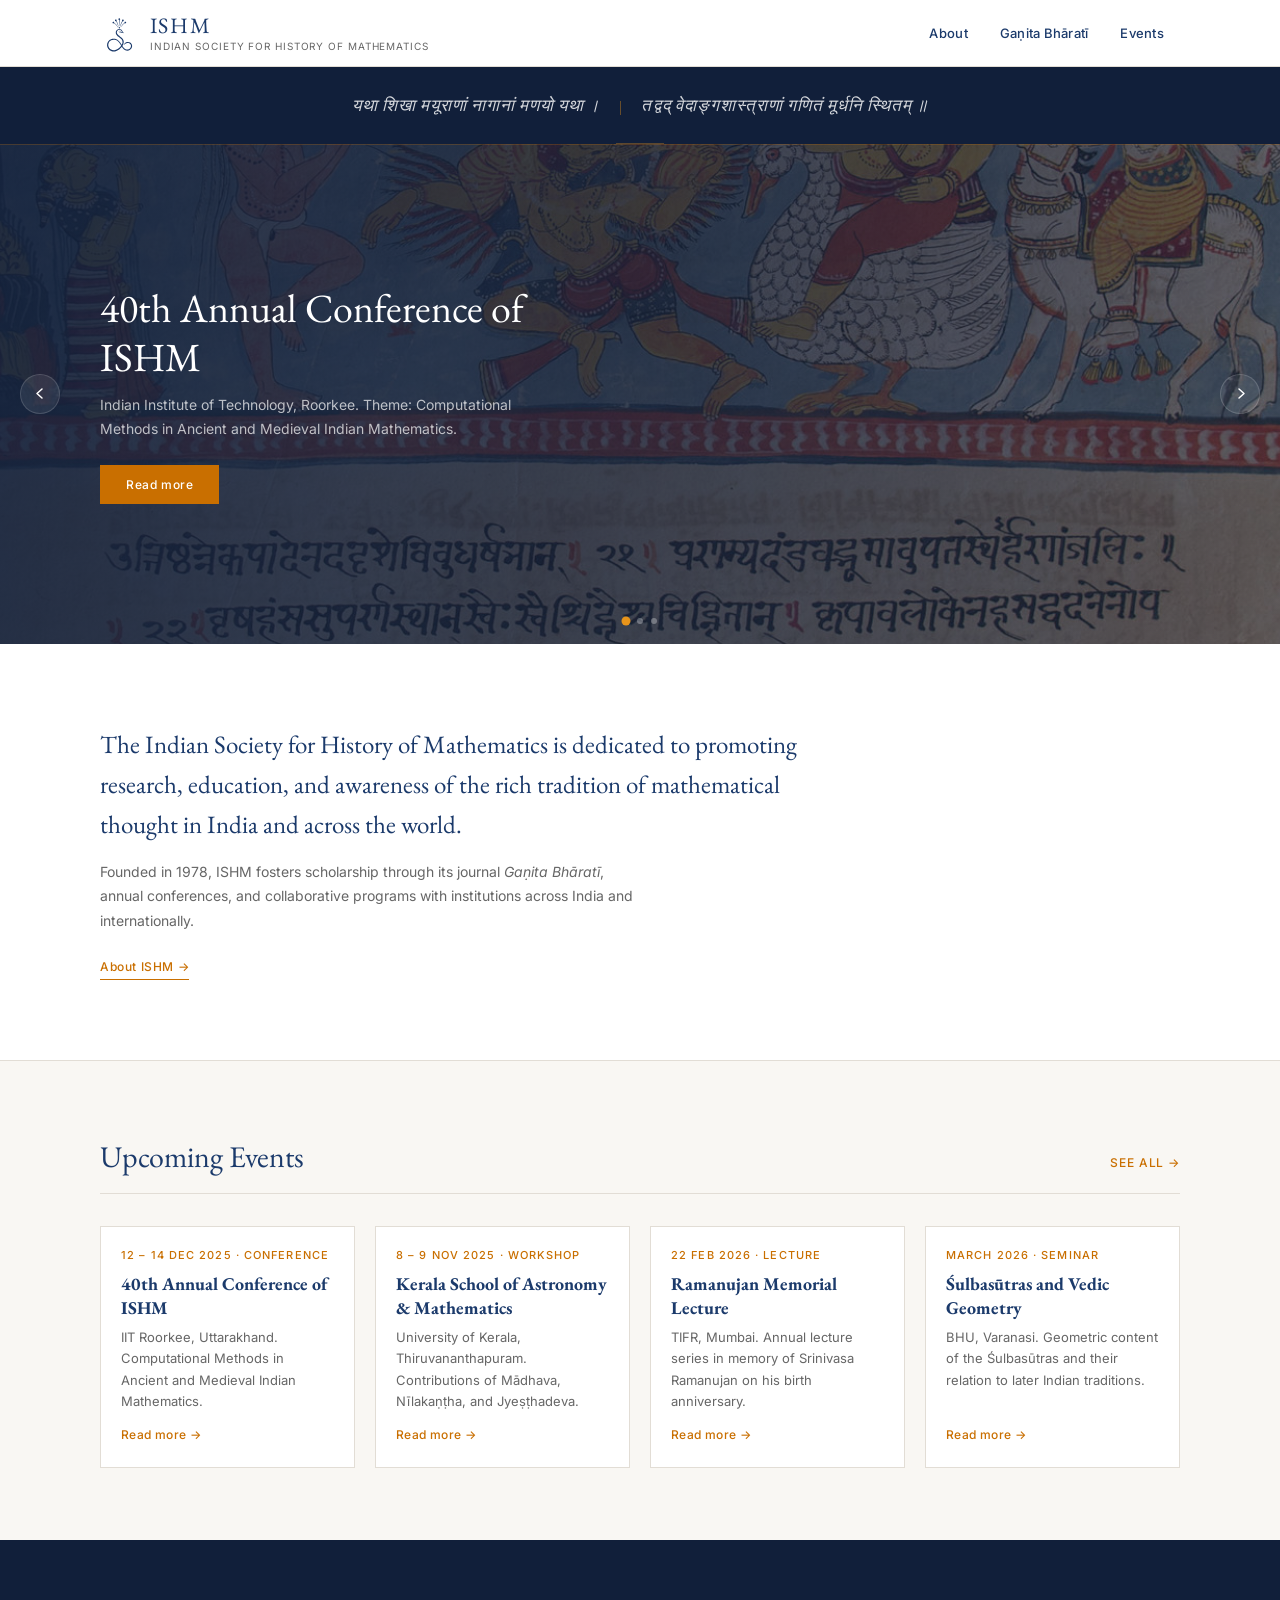
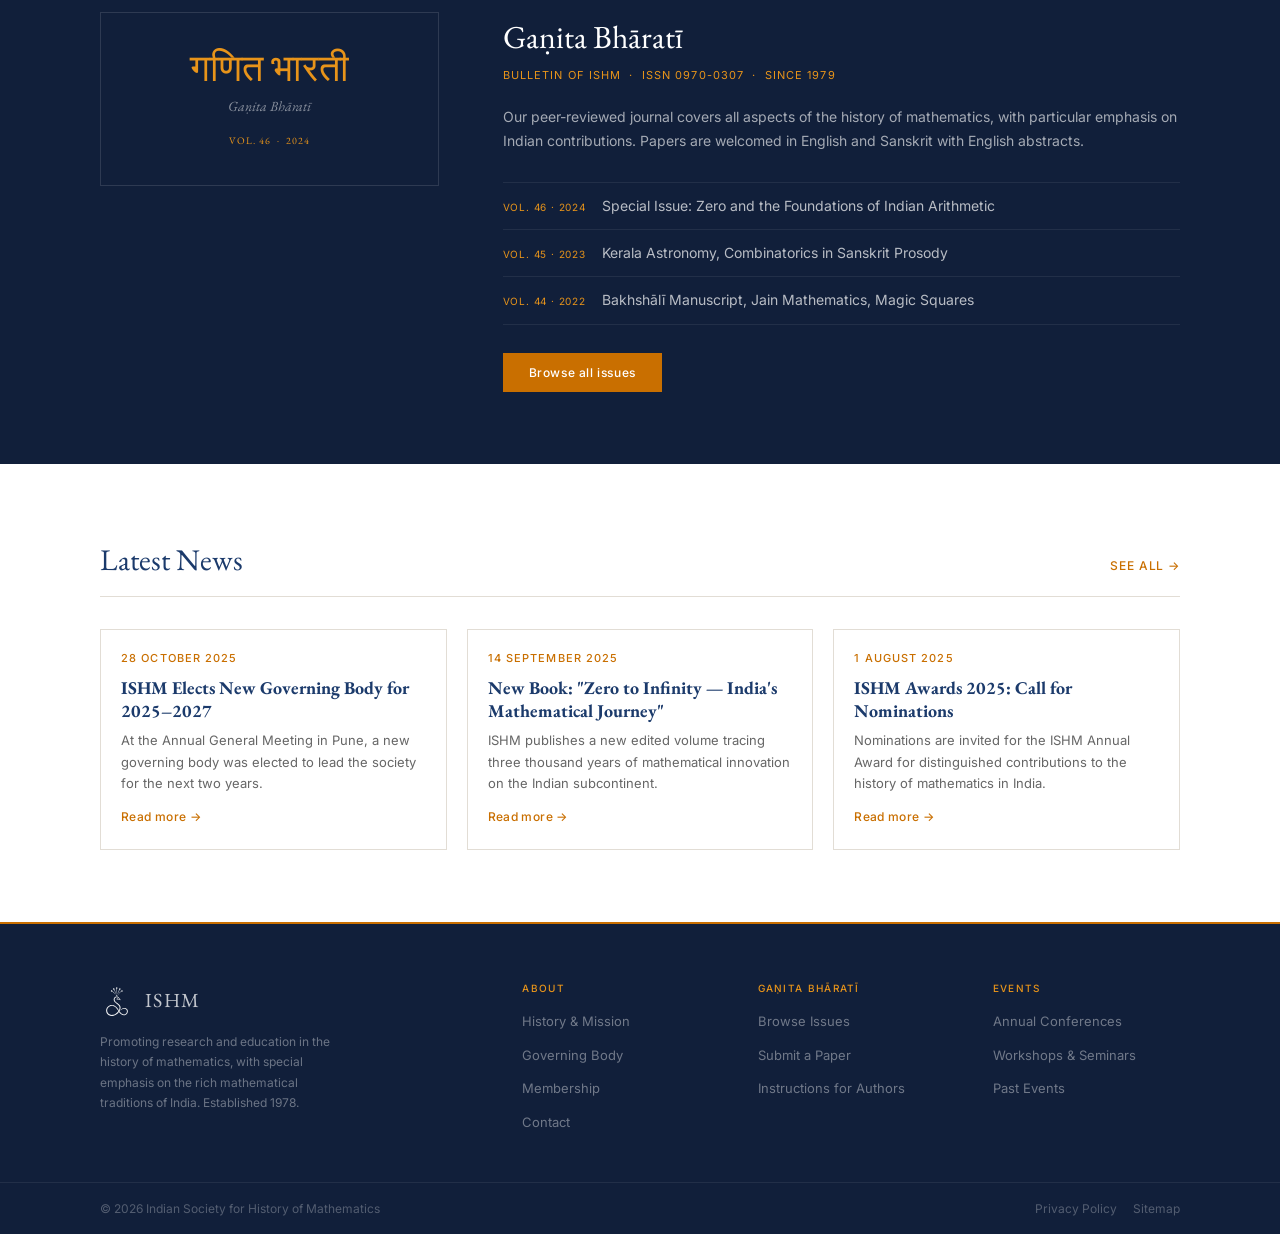
==== commit 80092d12: "update" ====
--- a/index.html
+++ b/index.html
@@ -15,9 +15,9 @@
 
 <div class="verse-strip" role="note" aria-label="Society motto">
   <span class="verse-strip-text">
-    <span class="half">यथा शिखा मयूराणां नागानां मणयो यथा </span>
+    <span class="half">यथा शिखा मयूराणां नागानां मणयो यथा ।</span>
     <span class="sep"></span>
-    <span class="half">तद् वेदांगशास्त्राणां गणितं मूर्ध्नि वर्तते</span>
+    <span class="half">तद्वद् वेदाङ्गशास्त्राणां गणितं मूर्धनि स्थितम् ॥</span>
   </span>
 </div>
 
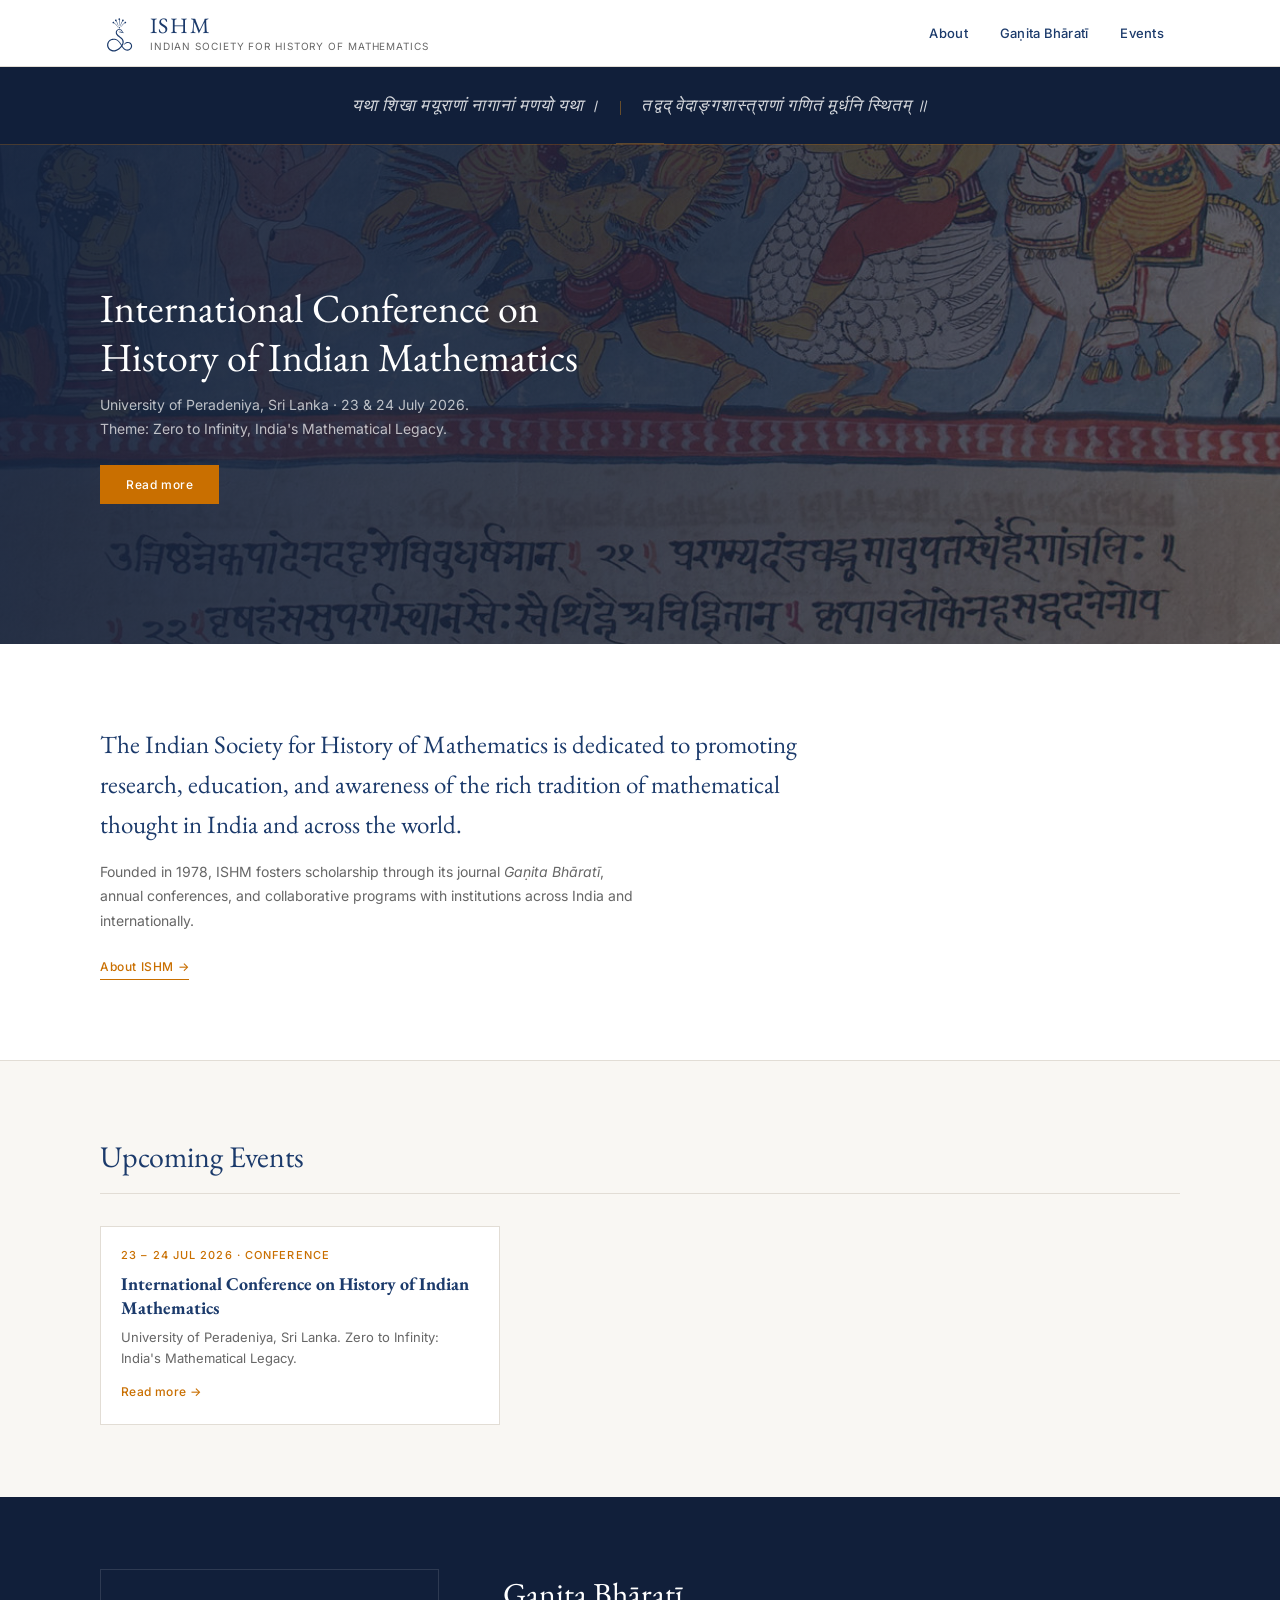
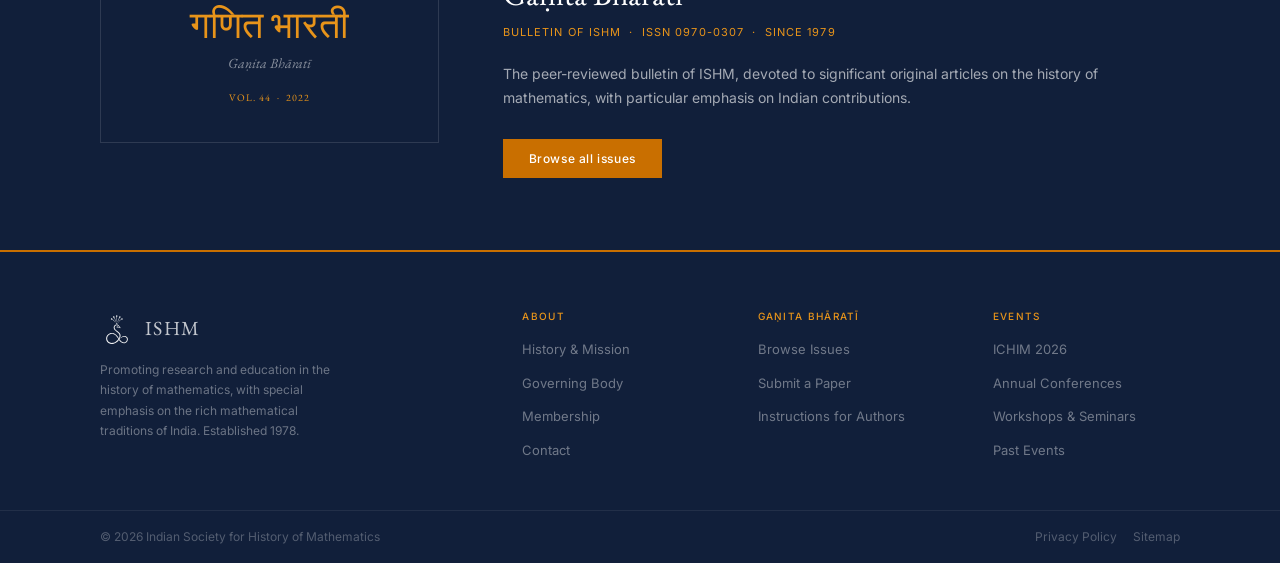
==== commit 749ed306: "Add ICHIM 2026 conference + Gaṇita Bhāratī archive; prune unverified content - New ichim-2026.html: " ====
--- a/index.html
+++ b/index.html
@@ -29,48 +29,11 @@
       <div class="slide-overlay"></div>
       <div class="slide-content">
         <div class="container">
-          <h1>40th Annual Conference of ISHM</h1>
-          <p>Indian Institute of Technology, Roorkee. Theme: Computational Methods in Ancient and Medieval Indian Mathematics.</p>
-          <a href="#" class="btn btn-gold">Read more</a>
+          <h1>International Conference on History of Indian Mathematics</h1>
+          <p>University of Peradeniya, Sri Lanka · 23 &amp; 24 July 2026. Theme: Zero to Infinity, India's Mathematical Legacy.</p>
+          <a href="ichim-2026.html" class="btn btn-gold">Read more</a>
         </div>
       </div>
-    </div>
-
-    <div class="slide">
-      <div class="slide-bg" style="background-image:url('assets/img/lilavati.jpg');"></div>
-      <div class="slide-overlay"></div>
-      <div class="slide-content">
-        <div class="container">
-          <h1>Gaṇita Bhāratī — Volume 46 Available</h1>
-          <p>The latest issue covers Brahmagupta's cyclic quadrilateral theorem, the Kerala school of mathematics, and Ramanujan's notebooks.</p>
-          <a href="#" class="btn btn-gold">Browse journal</a>
-        </div>
-      </div>
-    </div>
-
-    <div class="slide">
-      <div class="slide-bg" style="background-image:url('assets/img/bakshali.jpg'); background-position: center 20%;"></div>
-      <div class="slide-overlay"></div>
-      <div class="slide-content">
-        <div class="container">
-          <h1>Call for Papers: Zero and Infinity in Indian Mathematics</h1>
-          <p>Submissions invited for a special thematic issue exploring the conceptualisation of zero, infinity, and positional notation.</p>
-          <a href="#" class="btn btn-gold">Submit a paper</a>
-        </div>
-      </div>
-    </div>
-
-    <button type="button" class="carousel-arrow prev" aria-label="Previous slide" onclick="changeSlide(-1)">
-      <svg width="13" height="13" viewBox="0 0 13 13" fill="none"><path d="M8 2L3 6.5L8 11" stroke="white" stroke-width="1.5" stroke-linecap="round" stroke-linejoin="round"/></svg>
-    </button>
-    <button type="button" class="carousel-arrow next" aria-label="Next slide" onclick="changeSlide(1)">
-      <svg width="13" height="13" viewBox="0 0 13 13" fill="none"><path d="M5 2L10 6.5L5 11" stroke="white" stroke-width="1.5" stroke-linecap="round" stroke-linejoin="round"/></svg>
-    </button>
-
-    <div class="carousel-dots">
-      <button type="button" class="dot active" onclick="goToSlide(0)" aria-label="Slide 1"></button>
-      <button type="button" class="dot" onclick="goToSlide(1)" aria-label="Slide 2"></button>
-      <button type="button" class="dot" onclick="goToSlide(2)" aria-label="Slide 3"></button>
     </div>
   </section>
 
@@ -78,7 +41,7 @@
     <div class="container">
       <p class="lead">The Indian Society for History of Mathematics is dedicated to promoting research, education, and awareness of the rich tradition of mathematical thought in India and across the world.</p>
       <p class="sub">Founded in 1978, ISHM fosters scholarship through its journal <em>Gaṇita Bhāratī</em>, annual conferences, and collaborative programs with institutions across India and internationally.</p>
-      <a href="#" class="text-link">About ISHM &rarr;</a>
+      <a href="about.html" class="text-link">About ISHM &rarr;</a>
     </div>
   </section>
 
@@ -86,39 +49,14 @@
     <div class="container">
       <div class="section-head">
         <h2>Upcoming Events</h2>
-        <a href="#" class="see-all">See all &rarr;</a>
       </div>
 
-      <div class="card-grid col-4">
-        <a class="card" href="#">
+      <div class="card-grid" style="grid-template-columns: repeat(auto-fit, minmax(280px, 400px));">
+        <a class="card" href="ichim-2026.html">
           <div class="card-body">
-            <div class="card-meta">12 – 14 Dec 2025 · Conference</div>
-            <h3>40th Annual Conference of ISHM</h3>
-            <p>IIT Roorkee, Uttarakhand. Computational Methods in Ancient and Medieval Indian Mathematics.</p>
-            <span class="card-link">Read more &rarr;</span>
-          </div>
-        </a>
-        <a class="card" href="#">
-          <div class="card-body">
-            <div class="card-meta">8 – 9 Nov 2025 · Workshop</div>
-            <h3>Kerala School of Astronomy &amp; Mathematics</h3>
-            <p>University of Kerala, Thiruvananthapuram. Contributions of Mādhava, Nīlakaṇṭha, and Jyeṣṭhadeva.</p>
-            <span class="card-link">Read more &rarr;</span>
-          </div>
-        </a>
-        <a class="card" href="#">
-          <div class="card-body">
-            <div class="card-meta">22 Feb 2026 · Lecture</div>
-            <h3>Ramanujan Memorial Lecture</h3>
-            <p>TIFR, Mumbai. Annual lecture series in memory of Srinivasa Ramanujan on his birth anniversary.</p>
-            <span class="card-link">Read more &rarr;</span>
-          </div>
-        </a>
-        <a class="card" href="#">
-          <div class="card-body">
-            <div class="card-meta">March 2026 · Seminar</div>
-            <h3>Śulbasūtras and Vedic Geometry</h3>
-            <p>BHU, Varanasi. Geometric content of the Śulbasūtras and their relation to later Indian traditions.</p>
+            <div class="card-meta">23 – 24 Jul 2026 · Conference</div>
+            <h3>International Conference on History of Indian Mathematics</h3>
+            <p>University of Peradeniya, Sri Lanka. Zero to Infinity: India's Mathematical Legacy.</p>
             <span class="card-link">Read more &rarr;</span>
           </div>
         </a>
@@ -132,67 +70,18 @@
         <div class="journal-mark">
           <div class="dev">गणित भारती</div>
           <div class="en">Gaṇita Bhāratī</div>
-          <div class="vol">Vol. 46 &nbsp;·&nbsp; 2024</div>
+          <div class="vol">Vol. 44 &nbsp;·&nbsp; 2022</div>
         </div>
         <div class="journal-right">
           <h2>Gaṇita Bhāratī</h2>
           <div class="tag">Bulletin of ISHM &nbsp;·&nbsp; ISSN 0970-0307 &nbsp;·&nbsp; Since 1979</div>
-          <p>Our peer-reviewed journal covers all aspects of the history of mathematics, with particular emphasis on Indian contributions. Papers are welcomed in English and Sanskrit with English abstracts.</p>
-          <ul class="issue-list">
-            <li>
-              <span class="issue-vol">Vol. 46 · 2024</span>
-              <span>Special Issue: Zero and the Foundations of Indian Arithmetic</span>
-            </li>
-            <li>
-              <span class="issue-vol">Vol. 45 · 2023</span>
-              <span>Kerala Astronomy, Combinatorics in Sanskrit Prosody</span>
-            </li>
-            <li>
-              <span class="issue-vol">Vol. 44 · 2022</span>
-              <span>Bakhshālī Manuscript, Jain Mathematics, Magic Squares</span>
-            </li>
-          </ul>
-          <a href="#" class="btn btn-gold">Browse all issues</a>
+          <p>The peer-reviewed bulletin of ISHM, devoted to significant original articles on the history of mathematics, with particular emphasis on Indian contributions.</p>
+          <a href="ganita-bharati.html#issues" class="btn btn-gold">Browse all issues</a>
         </div>
       </div>
     </div>
   </section>
 
-  <section class="section">
-    <div class="container">
-      <div class="section-head">
-        <h2>Latest News</h2>
-        <a href="#" class="see-all">See all &rarr;</a>
-      </div>
-
-      <div class="card-grid col-3">
-        <a class="card" href="#">
-          <div class="card-body">
-            <div class="card-meta">28 October 2025</div>
-            <h3>ISHM Elects New Governing Body for 2025–2027</h3>
-            <p>At the Annual General Meeting in Pune, a new governing body was elected to lead the society for the next two years.</p>
-            <span class="card-link">Read more &rarr;</span>
-          </div>
-        </a>
-        <a class="card" href="#">
-          <div class="card-body">
-            <div class="card-meta">14 September 2025</div>
-            <h3>New Book: "Zero to Infinity — India's Mathematical Journey"</h3>
-            <p>ISHM publishes a new edited volume tracing three thousand years of mathematical innovation on the Indian subcontinent.</p>
-            <span class="card-link">Read more &rarr;</span>
-          </div>
-        </a>
-        <a class="card" href="#">
-          <div class="card-body">
-            <div class="card-meta">1 August 2025</div>
-            <h3>ISHM Awards 2025: Call for Nominations</h3>
-            <p>Nominations are invited for the ISHM Annual Award for distinguished contributions to the history of mathematics in India.</p>
-            <span class="card-link">Read more &rarr;</span>
-          </div>
-        </a>
-      </div>
-    </div>
-  </section>
 </main>
 
 <div class="layout-mount layout-mount--footer"></div>
--- a/assets/css/main.css
+++ b/assets/css/main.css
@@ -1,4 +1,4 @@
-/* Entry bundle — order matters (tokens first, responsive last). Plain CSS @import is fine here (no preprocessor). */
+/* Entry bundle - order matters (tokens first, responsive last). Plain CSS @import is fine here (no preprocessor). */
 @import url("tokens.css");
 @import url("base.css");
 @import url("header.css");
